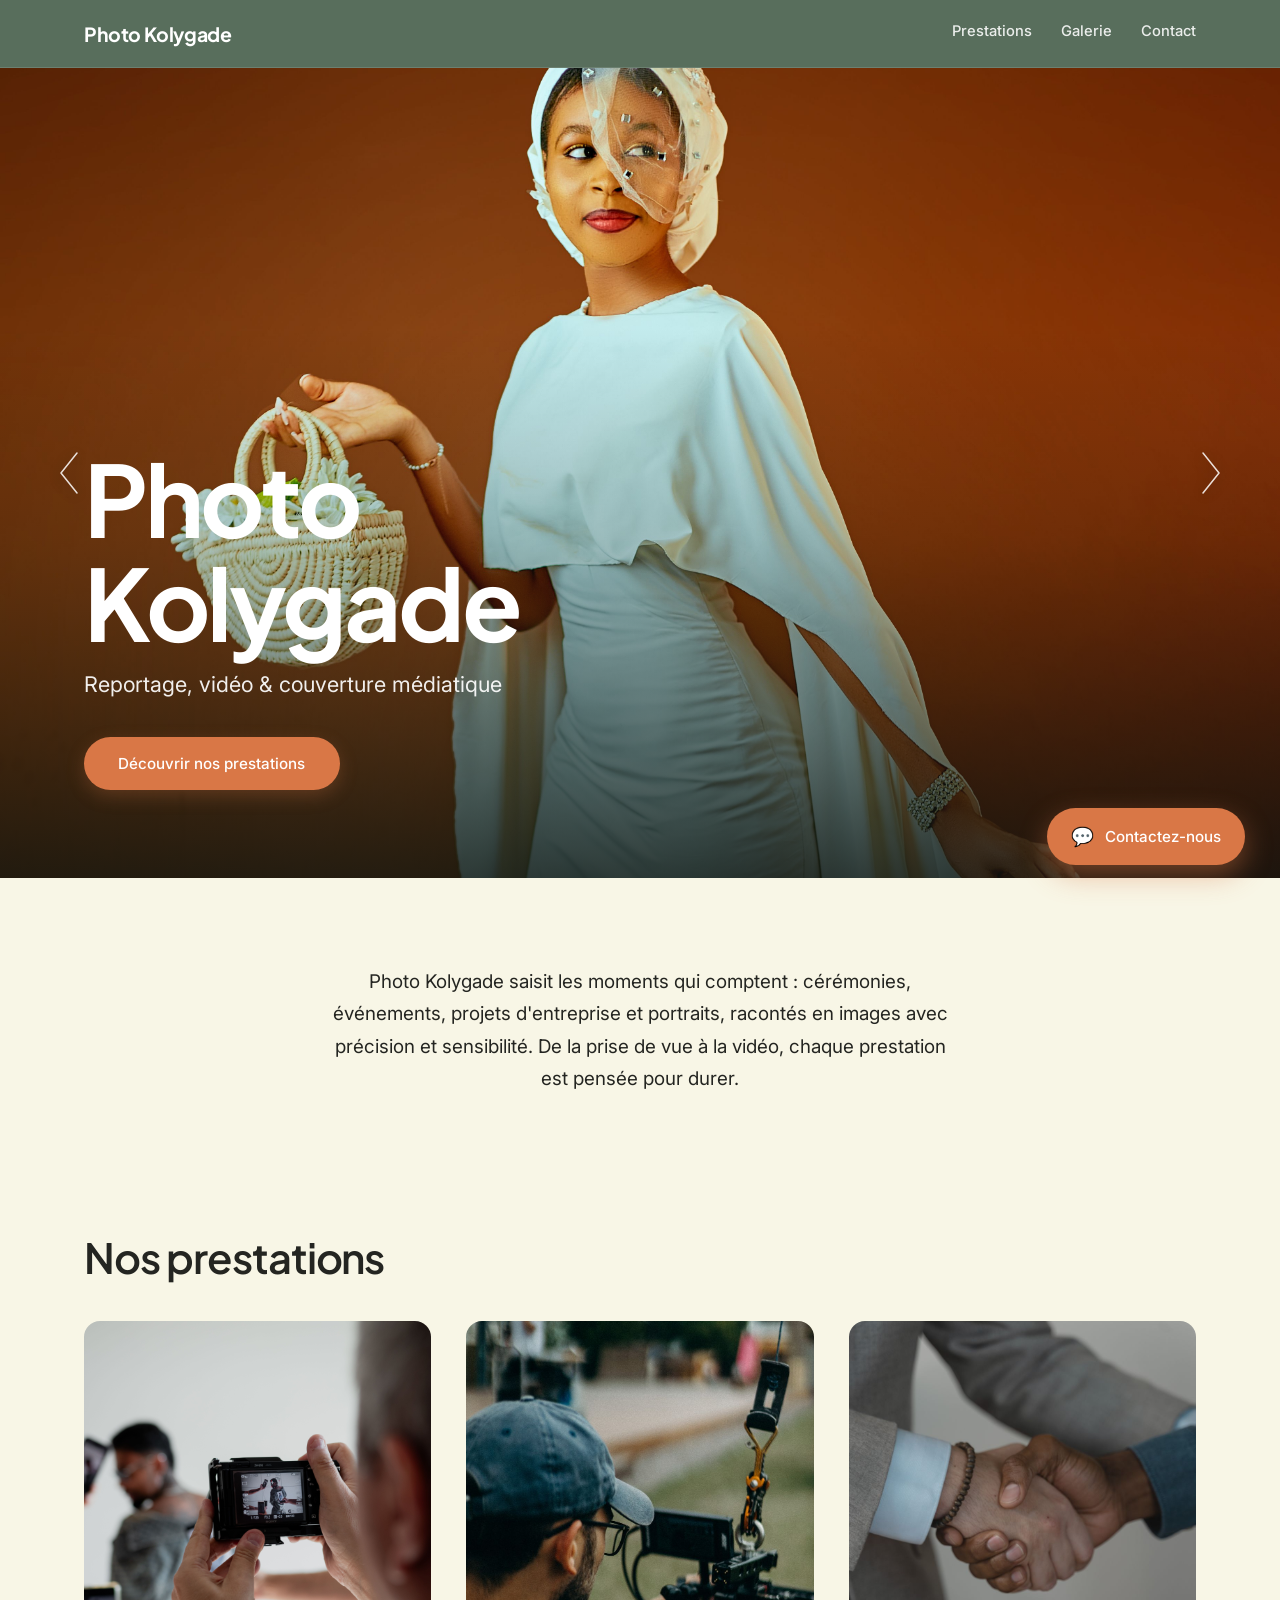
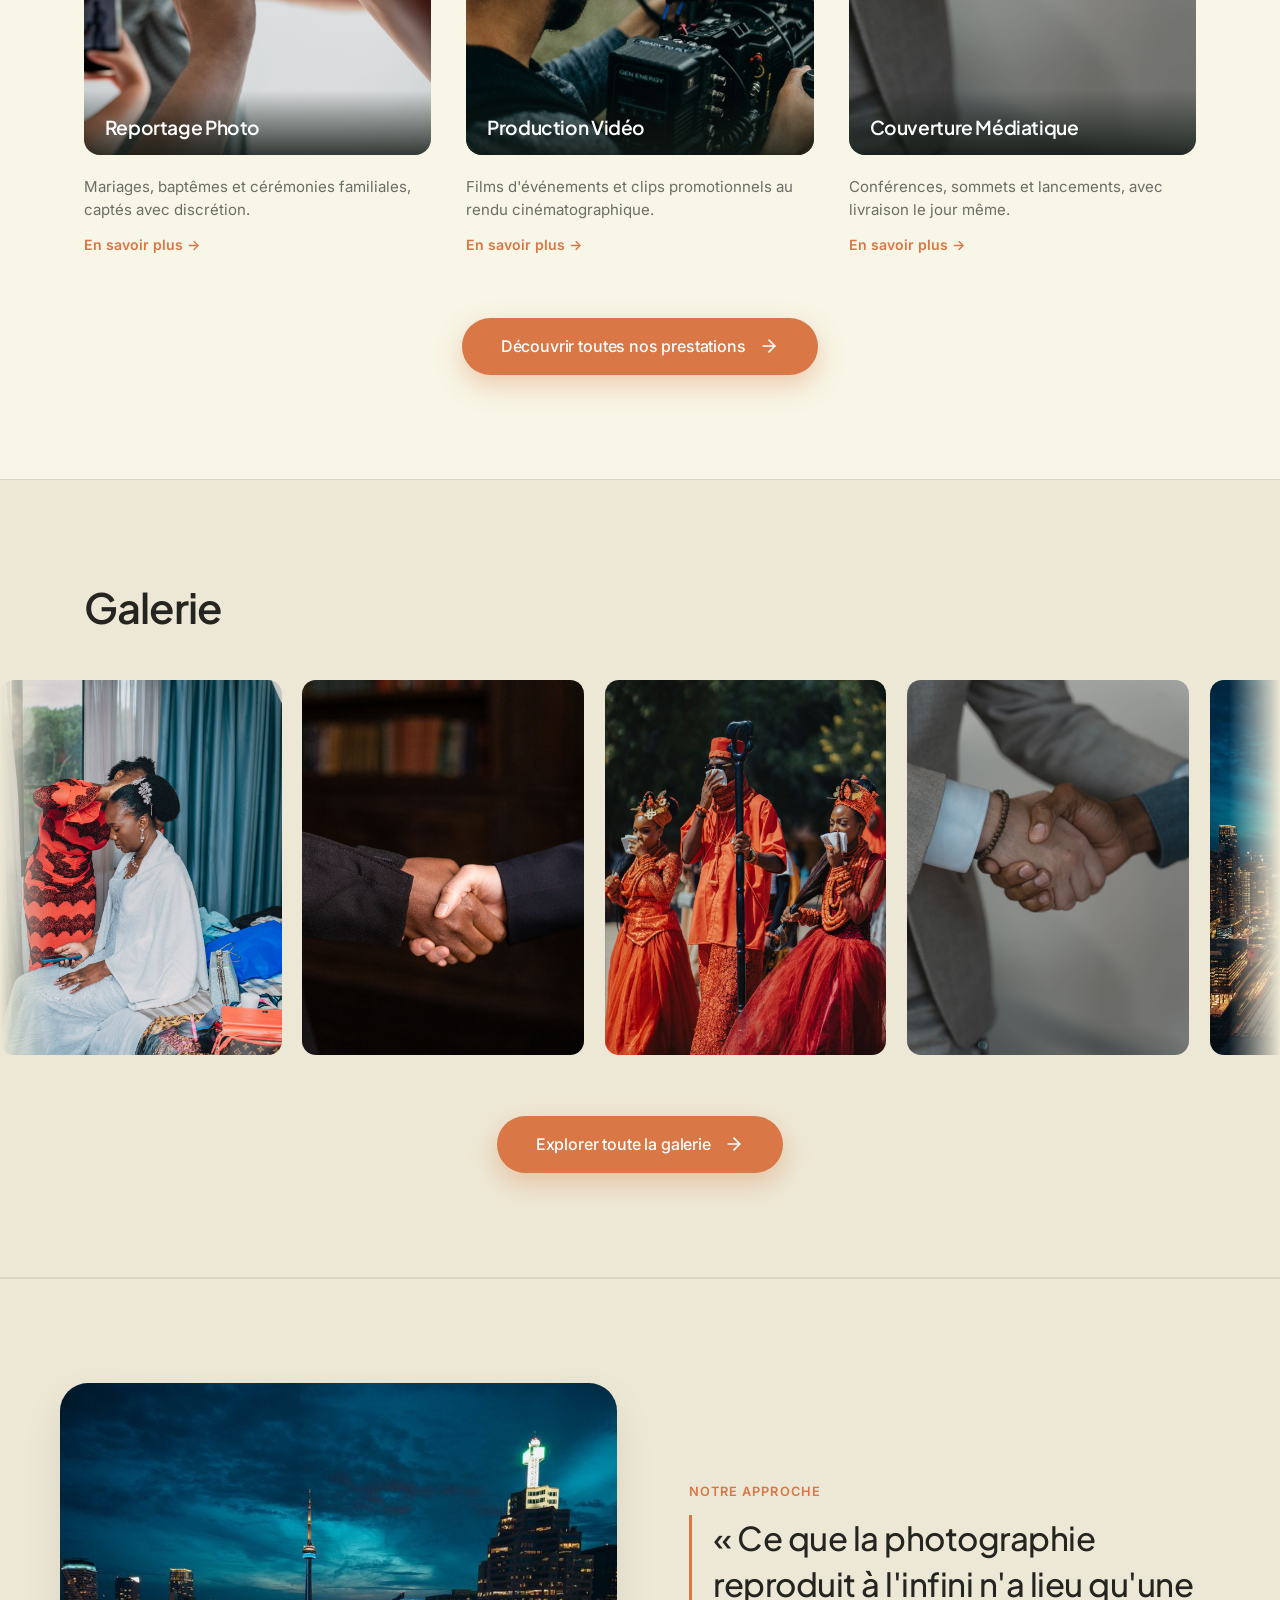
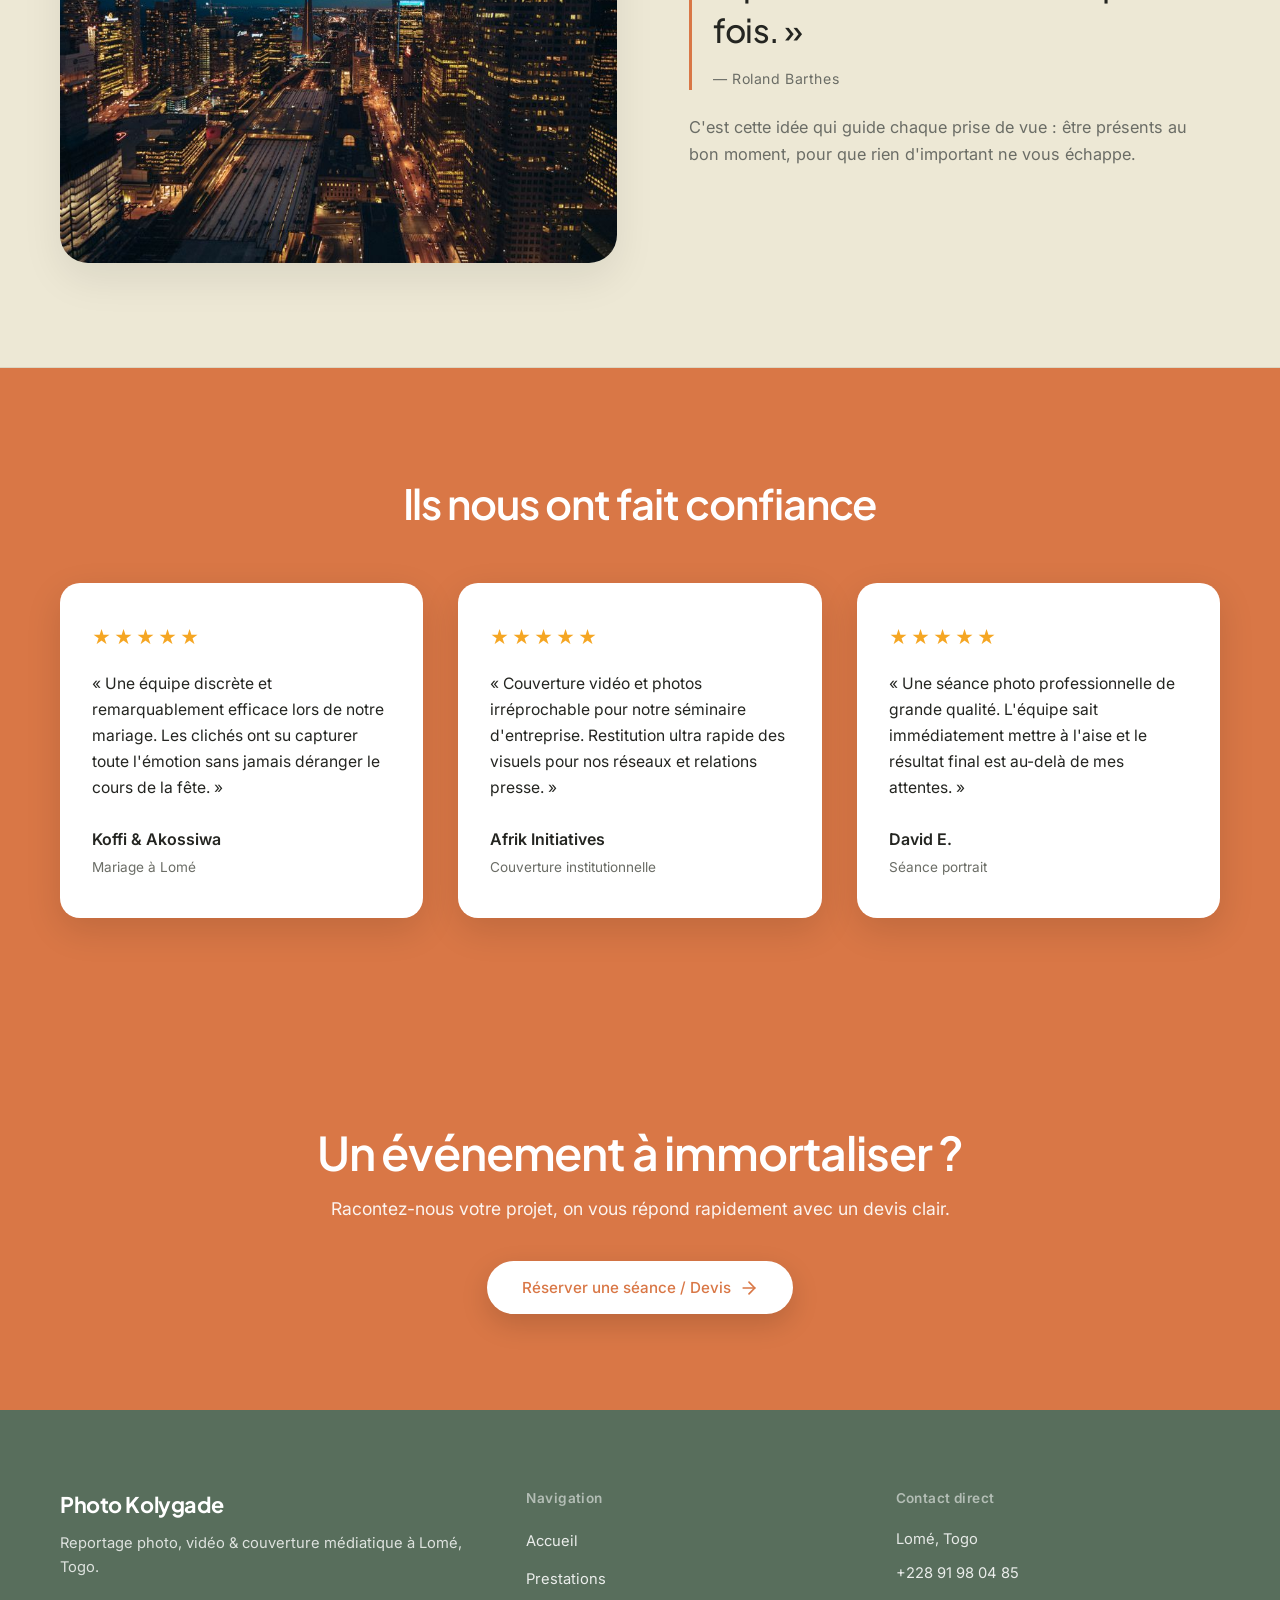
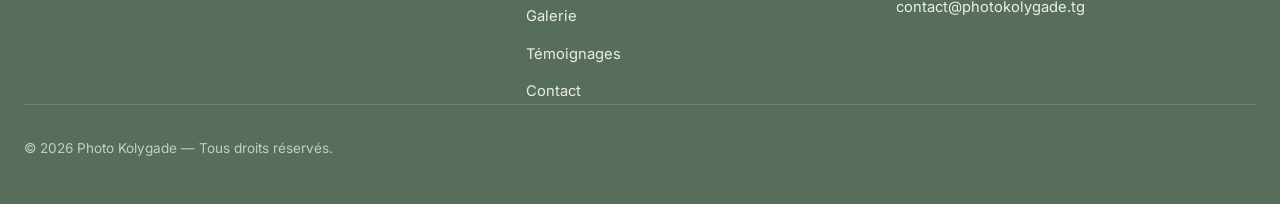
==== index.html @ 78af7f21 "commit first" ====
<!DOCTYPE html>
<html lang="fr">

<head>
  <meta charset="UTF-8">
  <meta name="viewport" content="width=device-width, initial-scale=1.0">
  <title>PHOTO KOLYGADE — Reportage, vidéo & couverture médiatique à Lomé</title>
  <meta name="description"
    content="PHOTO KOLYGADE — Prestations de reportage, vidéo et couverture médiatique à Lomé, Togo. Vente d'appareils photos.">
  <link rel="preconnect" href="https://fonts.googleapis.com">
  <link rel="preconnect" href="https://fonts.gstatic.com" crossorigin>
  <link
    href="https://fonts.googleapis.com/css2?family=Inter:wght@300;400;500;600&family=Plus+Jakarta+Sans:wght@400;500;600;700&display=swap"
    rel="stylesheet">
  <link rel="stylesheet" href="style.css">
</head>

<body>

  <!-- ============================================================
     COMMENT AJOUTER VOS PHOTOS
     Chaque photo est posée en fond d'un <div> via style="background-image: url('...');".
     Pour la remplacer, changez simplement le chemin dans l'attribut style de ce bloc.
     Pour le hero (plus bas), pensez aussi à ajuster --pos si un visage se retrouve
     trop près du bord sur certains écrans.
     ============================================================ -->

  <header class="site-header">
    <div class="header-inner">
      <a href="#accueil" class="logo">Photo Kolygade</a>
      <nav class="main-nav" id="main-nav">
        <a href="prestations.html">Prestations</a>
        <a href="galerie.html">Galerie</a>
        <a href="contact.html">Contact</a>
      </nav>
      <button class="nav-toggle" id="nav-toggle" aria-label="Ouvrir le menu" aria-expanded="false">
        <span></span><span></span><span></span>
      </button>
    </div>
  </header>

  <main>

    <!-- HERO — SLIDER 4 PHOTOS AVEC DÉFILEMENT AUTOMATIQUE & BOUTONS DE NAVIGATION -->
    <section class="hero" id="accueil">
      <!-- 
        ============================================================
        PHOTOS DU HERO SLIDER (4 PHOTOS) :
        Pour changer les photos, remplacez les URLs dans les attributs style ci-dessous
        ou mettez vos fichiers dans images/hero-slide-1.jpg, hero-slide-2.jpg, etc.
        ============================================================
      -->
      <!--
        Chaque slide affiche sa photo en plein cadre (cover), sans déformation.
        Si un visage ou un détail important se retrouve coupé sur certains écrans,
        ajustez --pos (position horizontale verticale, ex: "50% 15%" pour remonter le cadrage).
      -->
      <div class="hero-slider" id="hero-slider">
        <div class="hero-slide active" data-slide="1"
          style="--bg-url: url('images/hero-background-1.jpg'); --pos: 50% 25%;"></div>
        <div class="hero-slide" data-slide="2" style="--bg-url: url('images/hero-background-1.jpg'); --pos: 50% 30%;">
        </div>
        <div class="hero-slide" data-slide="3" style="--bg-url: url('images/hero-background-2.jpg'); --pos: 50% 20%;">
        </div>
        <div class="hero-slide" data-slide="4" style="--bg-url: url('images/hero-background-3.jpg'); --pos: 50% 30%;">
        </div>
      </div>

      <div class="hero-content">
        <h1 class="hero-title">Photo<br>Kolygade</h1>
        <p class="hero-sub">Reportage, vidéo &amp; couverture médiatique</p>
        <div class="hero-actions">
          <a href="#prestations" class="btn btn-primary">Découvrir nos prestations</a>
        </div>
      </div>

      <!-- Boutons de navigation latéraux (Style épuré chevrons comme sur le modèle) -->
      <button class="hero-nav-arrow hero-nav-prev" id="hero-prev" aria-label="Photo précédente">
        <svg viewBox="0 0 24 48" fill="none" xmlns="http://www.w3.org/2000/svg" aria-hidden="true">
          <polyline points="20 4, 4 24, 20 44" stroke="currentColor" stroke-width="1.5" stroke-linecap="round"
            stroke-linejoin="round" />
        </svg>
      </button>
      <button class="hero-nav-arrow hero-nav-next" id="hero-next" aria-label="Photo suivante">
        <svg viewBox="0 0 24 48" fill="none" xmlns="http://www.w3.org/2000/svg" aria-hidden="true">
          <polyline points="4 4, 20 24, 4 44" stroke="currentColor" stroke-width="1.5" stroke-linecap="round"
            stroke-linejoin="round" />
        </svg>
      </button>
    </section>

    <!-- INTRO -->
    <section class="intro">
      <p>
        Photo Kolygade saisit les moments qui comptent&nbsp;: cérémonies,
        événements, projets d'entreprise et portraits, racontés en images avec précision
        et sensibilité. De la prise de vue à la vidéo, chaque prestation est pensée pour
        durer.
      </p>
    </section>

    <!-- PRESTATIONS (PHOTO, VIDÉO & COUVERTURE MÉDIATIQUE) -->
    <section class="services" id="prestations">
      <h2 class="section-title">Nos prestations</h2>
      <div class="services-grid">

        <a href="prestations.html#photo" class="service-tile">
          <div class="service-photo-wrap">
            <div class="service-photo" style="background-image: url('images/service-reportage.jpg');"></div>
            <div class="service-tile-overlay">
              <h3>Reportage Photo</h3>
            </div>
          </div>
          <p class="service-tile-desc">Mariages, baptêmes et cérémonies familiales, captés avec discrétion.</p>
          <span class="service-tile-link">En savoir plus →</span>
        </a>

        <a href="prestations.html#video" class="service-tile">
          <div class="service-photo-wrap">
            <div class="service-photo" style="background-image: url('images/service-video.jpg');"></div>
            <div class="service-tile-overlay">
              <h3>Production Vidéo</h3>
            </div>
          </div>
          <p class="service-tile-desc">Films d'événements et clips promotionnels au rendu cinématographique.</p>
          <span class="service-tile-link">En savoir plus →</span>
        </a>

        <a href="prestations.html#couverture" class="service-tile">
          <div class="service-photo-wrap">
            <div class="service-photo" style="background-image: url('images/service-couverture.jpg');"></div>
            <div class="service-tile-overlay">
              <h3>Couverture Médiatique</h3>
            </div>
          </div>
          <p class="service-tile-desc">Conférences, sommets et lancements, avec livraison le jour même.</p>
          <span class="service-tile-link">En savoir plus →</span>
        </a>

      </div>

      <div class="section-cta-wrap">
        <a href="prestations.html" class="btn-section-cta">
          <span>Découvrir toutes nos prestations</span>
          <svg width="20" height="20" viewBox="0 0 24 24" fill="none" stroke="currentColor" stroke-width="2"
            stroke-linecap="round" stroke-linejoin="round" aria-hidden="true">
            <line x1="5" y1="12" x2="19" y2="12"></line>
            <polyline points="12 5 19 12 12 19"></polyline>
          </svg>
        </a>
      </div>
    </section>

    <!-- GALERIE — BANDEAU DE PHOTOS EN DÉFILEMENT AUTOMATIQUE -->
    <section class="gallery-strip-section" id="galerie">
      <h2 class="section-title">Galerie</h2>

      <div class="gallery-marquee-viewport">
        <div class="gallery-marquee-track">
          <div class="marquee-block">
            <div class="marquee-photo" style="background-image: url('images/galerie-1.jpg');"></div>
          </div>
          <div class="marquee-block">
            <div class="marquee-photo" style="background-image: url('images/galerie-2.jpg');"></div>
          </div>
          <div class="marquee-block">
            <div class="marquee-photo" style="background-image: url('images/galerie-3.jpg');"></div>
          </div>
          <div class="marquee-block">
            <div class="marquee-photo" style="background-image: url('images/service-couverture.jpg');"></div>
          </div>
          <div class="marquee-block">
            <div class="marquee-photo" style="background-image: url('images/galerie-5.jpg');"></div>
          </div>
          <div class="marquee-block">
            <div class="marquee-photo" style="background-image: url('images/galerie-6.jpg');"></div>
          </div>
          <!-- Le bloc ci-dessus est dupliqué à l'identique pour boucler sans coupure -->
          <div class="marquee-block" aria-hidden="true">
            <div class="marquee-photo" style="background-image: url('images/galerie-1.jpg');"></div>
          </div>
          <div class="marquee-block" aria-hidden="true">
            <div class="marquee-photo" style="background-image: url('images/galerie-2.jpg');"></div>
          </div>
          <div class="marquee-block" aria-hidden="true">
            <div class="marquee-photo" style="background-image: url('images/galerie-3.jpg');"></div>
          </div>
          <div class="marquee-block" aria-hidden="true">
            <div class="marquee-photo" style="background-image: url('images/service-couverture.jpg');"></div>
          </div>
          <div class="marquee-block" aria-hidden="true">
            <div class="marquee-photo" style="background-image: url('images/galerie-5.jpg');"></div>
          </div>
          <div class="marquee-block" aria-hidden="true">
            <div class="marquee-photo" style="background-image: url('images/galerie-6.jpg');"></div>
          </div>
        </div>
      </div>

      <div class="section-cta-wrap">
        <a href="galerie.html" class="btn-section-cta">
          <span>Explorer toute la galerie</span>
          <svg width="20" height="20" viewBox="0 0 24 24" fill="none" stroke="currentColor" stroke-width="2"
            stroke-linecap="round" stroke-linejoin="round" aria-hidden="true">
            <line x1="5" y1="12" x2="19" y2="12"></line>
            <polyline points="12 5 19 12 12 19"></polyline>
          </svg>
        </a>
      </div>
    </section>

    <!-- NOTRE PHILOSOPHIE — même composant photo+texte que la page prestations -->
    <section class="philosophy-section">
      <div class="detail-container">
        <article class="detail-item">
          <div class="detail-visual">
            <div class="detail-img" style="background-image: url('images/galerie-5.jpg');"></div>
          </div>
          <div class="detail-text">
            <span class="detail-badge">Notre approche</span>
            <blockquote class="philosophy-quote">
              <p>« Ce que la photographie reproduit à l'infini n'a lieu qu'une fois. »</p>
              <cite>— Roland Barthes</cite>
            </blockquote>
            <p class="philosophy-lead">C'est cette idée qui guide chaque prise de vue&nbsp;: être présents au bon
              moment, pour que rien d'important ne vous échappe.</p>
          </div>
        </article>
      </div>
    </section>

    <!-- TÉMOIGNAGES (SANS AUCUN BOUTON) -->
    <section class="testimonials" id="temoignages">
      <div class="testimonials-inner">
        <h2 class="section-title text-light">Ils nous ont fait confiance</h2>
        <div class="testimonials-grid">

          <article class="testimonial-card">
            <div class="stars" aria-label="5 étoiles">★★★★★</div>
            <p class="testimonial-text">« Une équipe discrète et remarquablement efficace lors de notre mariage. Les
              clichés ont su capturer toute l'émotion sans jamais déranger le cours de la fête. »</p>
            <div class="testimonial-author">
              <strong>Koffi &amp; Akossiwa</strong>
              <span>Mariage à Lomé</span>
            </div>
          </article>

          <article class="testimonial-card">
            <div class="stars" aria-label="5 étoiles">★★★★★</div>
            <p class="testimonial-text">« Couverture vidéo et photos irréprochable pour notre séminaire d'entreprise.
              Restitution ultra rapide des visuels pour nos réseaux et relations presse. »</p>
            <div class="testimonial-author">
              <strong>Afrik Initiatives</strong>
              <span>Couverture institutionnelle</span>
            </div>
          </article>

          <article class="testimonial-card">
            <div class="stars" aria-label="5 étoiles">★★★★★</div>
            <p class="testimonial-text">« Une séance photo professionnelle de grande qualité. L'équipe sait
              immédiatement mettre à l'aise et le résultat final est au-delà de mes attentes. »</p>
            <div class="testimonial-author">
              <strong>David E.</strong>
              <span>Séance portrait</span>
            </div>
          </article>

        </div>
      </div>
    </section>

    <!-- BANNIÈRE CTA — renvoie vers la page Contact dédiée -->
    <section class="page-cta-banner" id="contact">
      <div class="page-cta-inner">
        <h2>Un événement à immortaliser&nbsp;?</h2>
        <p>Racontez-nous votre projet, on vous répond rapidement avec un devis clair.</p>
        <a href="contact.html" class="btn btn-primary btn-pill-cta">
          <span>Réserver une séance / Devis</span>
          <svg width="20" height="20" viewBox="0 0 24 24" fill="none" stroke="currentColor" stroke-width="2"
            stroke-linecap="round" stroke-linejoin="round" aria-hidden="true">
            <line x1="5" y1="12" x2="19" y2="12"></line>
            <polyline points="12 5 19 12 12 19"></polyline>
          </svg>
        </a>
      </div>
    </section>

  </main>

  <footer class="site-footer">
    <div class="footer-inner">
      <div class="footer-brand">
        <span class="logo">Photo Kolygade</span>
        <p>Reportage photo, vidéo &amp; couverture médiatique à Lomé, Togo.</p>
      </div>
      <div class="footer-nav">
        <h4>Navigation</h4>
        <ul>
          <li><a href="#accueil">Accueil</a></li>
          <li><a href="prestations.html">Prestations</a></li>
          <li><a href="galerie.html">Galerie</a></li>
          <li><a href="#temoignages">Témoignages</a></li>
          <li><a href="contact.html">Contact</a></li>
        </ul>
      </div>
      <div class="footer-contact">
        <h4>Contact direct</h4>
        <p>Lomé, Togo</p>
        <p><a href="tel:+22891980485">+228 91 98 04 85</a></p>
        <p><a href="mailto:contact@photokolygade.tg">contact@photokolygade.tg</a></p>
      </div>
    </div>
    <div class="footer-bottom">
      <p>© <span id="year"></span> Photo Kolygade — Tous droits réservés.</p>
    </div>
  </footer>

  <!-- BOUTON FLOTTANT CONTACTEZ-NOUS -->
  <a href="contact.html" class="floating-contact-btn" aria-label="Contactez-nous">
    <span class="floating-icon">💬</span>
    <span>Contactez-nous</span>
  </a>

  <script src="script.js"></script>
</body>

</html>
---- style.css ----
/* ==========================================================================
   PHOTO KOLYGADE — feuille de style
   Inspirée de l'esthétique épurée et moderne de camillemasegosa.com :
   - Structure par grands blocs de couleurs (Vert Sauge, Crème Lin, Terracotta)
   - Slider Hero 4 photos avec défilement automatique & contrôles
   - Galerie en grands blocs épurés avec effet de zoom fluide au survol
   - Boutons et cartes arrondis (Soft UI)
   - Bouton flottant 'Contactez-nous'
   ========================================================================== */

:root {
  /* Palette de couleurs par blocs */
  --sage: #586E5C;
  /* Vert sauge bandeau & footer */
  --sage-dark: #445648;
  /* Vert sauge foncé pour survol */
  --terracotta: #D97746;
  /* Terracotta chaleureux (boutons & bloc avis) */
  --terracotta-hover: #C56535;
  /* Terracotta au survol */
  --paper: #F8F6E6;
  /* Fond principal crème lin doux */
  --paper-deep: #EDE8D5;
  /* Fond secondaire chaud (galerie & citation) */
  --paper-card: #FFFFFF;
  /* Cartes blanches épurées */
  --ink: #242521;
  /* Noir encre végétal */
  --muted: #6B6D66;
  /* Texte secondaire */
  --rule: #DBD6C3;
  /* Lignes fines et bordures discrètes */
  --shadow-soft: 0 10px 30px rgba(0, 0, 0, 0.05);

  /* Typographie */
  --font-display: 'Plus Jakarta Sans', -apple-system, BlinkMacSystemFont, sans-serif;
  --font-body: 'Inter', -apple-system, BlinkMacSystemFont, sans-serif;

  /* Géométrie & arrondis */
  --container: 1160px;
  --radius-pill: 50px;
  --radius-card: 20px;
  --radius-photo: 16px;
}

*,
*::before,
*::after {
  box-sizing: border-box;
}

html {
  scroll-behavior: smooth;
}

@media (prefers-reduced-motion: reduce) {
  html {
    scroll-behavior: auto;
  }

  *,
  *::before,
  *::after {
    animation-duration: 0.01ms !important;
    transition-duration: 0.01ms !important;
  }
}

body {
  margin: 0;
  background: var(--paper);
  color: var(--ink);
  font-family: var(--font-body);
  font-size: 16px;
  line-height: 1.65;
  -webkit-font-smoothing: antialiased;
}

h1,
h2,
h3 {
  font-family: var(--font-display);
  font-weight: 600;
  line-height: 1.15;
  letter-spacing: -0.02em;
  margin: 0;
}

p {
  margin: 0 0 1em;
  color: var(--muted);
}

a {
  color: inherit;
}

a:focus-visible,
button:focus-visible,
input:focus-visible,
select:focus-visible,
textarea:focus-visible {
  outline: 2px solid var(--terracotta);
  outline-offset: 3px;
}

.section-title {
  font-size: clamp(1.9rem, 3.5vw, 2.6rem);
  font-weight: 600;
  letter-spacing: -0.025em;
  margin-bottom: 2.5rem;
  color: var(--ink);
}

.section-title.text-light {
  color: #FFFFFF;
}

/* ---------- BOUTONS ARRONDIS (PILL BUTTONS) ---------- */
.btn {
  display: inline-flex;
  align-items: center;
  justify-content: center;
  gap: 0.5rem;
  padding: 0.85em 2.2em;
  border-radius: var(--radius-pill);
  font-size: 0.95rem;
  font-weight: 500;
  text-decoration: none;
  border: 1px solid transparent;
  cursor: pointer;
  transition: transform 0.15s ease, background-color 0.2s ease, color 0.2s ease, border-color 0.2s ease, box-shadow 0.2s ease;
}

.btn:hover {
  transform: translateY(-2px);
}

.btn:active {
  transform: translateY(0);
}

.btn-primary {
  background: var(--terracotta);
  color: #FFFFFF;
  box-shadow: 0 6px 18px rgba(217, 119, 70, 0.25);
}

.btn-primary:hover {
  background: var(--terracotta-hover);
  box-shadow: 0 8px 22px rgba(217, 119, 70, 0.35);
  color: #FFFFFF;
}

/* ---------- 1. EN-TÊTE (BLOC VERT SAUGE) ---------- */
.site-header {
  position: sticky;
  top: 0;
  z-index: 50;
  background: var(--sage);
  border-bottom: 1px solid rgba(255, 255, 255, 0.12);
}

.header-inner {
  max-width: var(--container);
  margin: 0 auto;
  padding: 1.1rem 1.5rem;
  display: flex;
  align-items: center;
  gap: 1.5rem;
}

.logo {
  font-family: var(--font-display);
  font-weight: 700;
  letter-spacing: -0.02em;
  font-size: 1.22rem;
  text-decoration: none;
  color: #FFFFFF;
  margin-right: auto;
}

.main-nav {
  display: flex;
  gap: 1.8rem;
}

.main-nav a {
  text-decoration: none;
  font-size: 0.92rem;
  font-weight: 500;
  color: rgba(255, 255, 255, 0.88);
  padding-bottom: 3px;
  border-bottom: 2px solid transparent;
  transition: color 0.2s ease, border-color 0.2s ease;
}

.main-nav a:hover {
  color: #FFFFFF;
  border-color: var(--terracotta);
}

.nav-toggle {
  display: none;
  flex-direction: column;
  gap: 5px;
  background: none;
  border: none;
  cursor: pointer;
  padding: 6px;
}

.nav-toggle span {
  width: 22px;
  height: 2px;
  background: #FFFFFF;
  display: block;
}

/* ---------- 2. HERO — SLIDER AVEC FOND D'AMBIANCE & PHOTO ENTIÈRE (CONTAIN) ---------- */
.hero {
  position: relative;
  min-height: 90vh;
  display: flex;
  align-items: flex-end;
  color: #FFFFFF;
  overflow: hidden;
  background-color: #1a221c;
}

.hero-slider {
  position: absolute;
  inset: 0;
  width: 100%;
  height: 100%;
  z-index: 1;
}

/* Chaque slide affiche SA photo en plein cadre (cover), point focal réglable
   individuellement via --pos si un visage ou un détail doit rester centré :
   style="--bg-url: url('...'); --pos: 50% 20%;" */
.hero-slide {
  position: absolute;
  inset: 0;
  width: 100%;
  height: 100%;
  background-image: var(--bg-url);
  background-size: cover;
  background-position: var(--pos, center 30%);
  opacity: 0;
  transform: scale(1.04);
  transition: opacity 1.1s cubic-bezier(0.4, 0, 0.2, 1), transform 6.5s linear;
  pointer-events: none;
}

.hero-slide.active {
  opacity: 1;
  transform: scale(1);
  pointer-events: auto;
}

/* Dégradé bas + gauche, juste assez pour lire le texte : la photo garde le premier rôle */
.hero::after {
  content: '';
  position: absolute;
  inset: 0;
  background: linear-gradient(to top, rgba(14, 20, 16, 0.82) 0%, rgba(14, 20, 16, 0.22) 42%, rgba(14, 20, 16, 0) 68%);
  pointer-events: none;
  z-index: 3;
}

.hero-content {
  position: relative;
  z-index: 5;
  max-width: var(--container);
  margin: 0 auto;
  padding: 0 1.5rem 5.5rem;
  width: 100%;
  pointer-events: none;
}

.hero-content a {
  pointer-events: auto;
}

.hero-title {
  font-size: clamp(3.2rem, 8.5vw, 6.2rem);
  font-weight: 700;
  letter-spacing: -0.035em;
  line-height: 1.05;
  margin-bottom: 0.8rem;
}

.hero-sub {
  font-size: clamp(1.05rem, 1.8vw, 1.35rem);
  color: rgba(255, 255, 255, 0.92);
  font-weight: 400;
  margin-bottom: 2.2rem;
  max-width: 36ch;
}

.hero-actions {
  display: flex;
  gap: 1rem;
}

/* Boutons de navigation latéraux (Style épuré haute couture — chevrons latéraux comme sur le modèle) */
.hero-nav-arrow {
  position: absolute;
  top: 50%;
  transform: translateY(-50%);
  z-index: 20;
  background: transparent;
  border: none;
  padding: 1.5rem 1rem;
  color: #FFFFFF;
  cursor: pointer;
  display: flex;
  align-items: center;
  justify-content: center;
  opacity: 0.85;
  transition: opacity 0.25s ease, transform 0.25s ease;
  user-select: none;
  -webkit-tap-highlight-color: transparent;
}

.hero-nav-arrow svg {
  width: 24px;
  height: 52px;
  display: block;
  filter: drop-shadow(0 2px 8px rgba(0, 0, 0, 0.45));
}

.hero-nav-prev {
  left: clamp(1rem, 3.2vw, 3.5rem);
}

.hero-nav-next {
  right: clamp(1rem, 3.2vw, 3.5rem);
}

.hero-nav-arrow:hover {
  opacity: 1;
}

.hero-nav-prev:hover {
  transform: translateY(-50%) translateX(-4px);
}

.hero-nav-next:hover {
  transform: translateY(-50%) translateX(4px);
}

.hero-nav-arrow:active {
  transform: translateY(-50%) scale(0.92);
}

/* ---------- 3. INTRO ---------- */
.intro {
  max-width: 680px;
  margin: 0 auto;
  padding: 5.5rem 1.5rem;
  text-align: center;
}

.intro p {
  font-size: 1.18rem;
  line-height: 1.7;
  color: var(--ink);
}

/* ---------- 4. PRESTATIONS (CARTES BLANCHES ARRONDIES & ZOOM PHOTO) ---------- */
.services {
  max-width: var(--container);
  margin: 0 auto;
  padding: 2rem 1.5rem 6.5rem;
}

.services-grid {
  display: grid;
  grid-template-columns: repeat(3, 1fr);
  gap: 2.2rem;
}

.service-tile {
  display: block;
  text-decoration: none;
  color: inherit;
}

.service-photo-wrap {
  position: relative;
  aspect-ratio: 4 / 5;
  border-radius: var(--radius-photo);
  overflow: hidden;
  margin-bottom: 1.2rem;
  background-color: var(--paper-deep);
}

.service-photo {
  width: 100%;
  height: 100%;
  background-size: cover;
  background-position: center;
  transition: transform 0.65s cubic-bezier(0.2, 0.8, 0.2, 1);
}

.service-tile:hover .service-photo {
  transform: scale(1.06);
}

.service-tile-overlay {
  position: absolute;
  inset: auto 0 0 0;
  padding: 1.6rem 1.3rem 1.1rem;
  background: linear-gradient(to top, rgba(16, 24, 18, 0.82) 0%, rgba(16, 24, 18, 0) 100%);
}

.service-tile-overlay h3 {
  font-size: 1.2rem;
  color: #FFFFFF;
  margin: 0;
}

.service-tile-desc {
  font-size: 0.94rem;
  line-height: 1.55;
  color: var(--muted);
  margin: 0 0 0.6rem;
}

.service-tile-link {
  font-size: 0.88rem;
  font-weight: 600;
  color: var(--terracotta);
}

/* ---------- 5. GALERIE (BANDEAU DE BLOCS DROITS, DÉFILEMENT AUTOMATIQUE) ---------- */
.gallery-strip-section {
  background: var(--paper-deep);
  padding: 6.5rem 0;
  border-top: 1px solid var(--rule);
  border-bottom: 1px solid var(--rule);
  overflow: hidden;
}

.gallery-strip-section .section-title {
  max-width: var(--container);
  margin: 0 auto;
  padding: 0 1.5rem;
}

.gallery-marquee-viewport {
  overflow: hidden;
  margin: 3rem 0 3.6rem;
  -webkit-mask-image: linear-gradient(to right, transparent 0, #000 4%, #000 96%, transparent 100%);
  mask-image: linear-gradient(to right, transparent 0, #000 4%, #000 96%, transparent 100%);
}

.gallery-marquee-track {
  display: flex;
  gap: 1.3rem;
  width: max-content;
  animation: marquee-scroll 42s linear infinite;
}

.gallery-marquee-viewport:hover .gallery-marquee-track {
  animation-play-state: paused;
}

.marquee-block {
  flex: 0 0 auto;
  width: clamp(220px, 22vw, 320px);
  aspect-ratio: 3 / 4;
  border-radius: 14px;
  overflow: hidden;
  background: var(--paper);
}

.marquee-photo {
  width: 100%;
  height: 100%;
  background-size: cover;
  background-position: center;
}

@keyframes marquee-scroll {
  from {
    transform: translateX(0);
  }

  to {
    transform: translateX(-50%);
  }
}

@media (prefers-reduced-motion: reduce) {
  .gallery-marquee-track {
    animation: none;
  }
}

/* ---------- BOUTONS CTA DES SECTIONS (PRESTATIONS & GALERIE) ---------- */
.section-cta-wrap {
  display: flex;
  justify-content: center;
  align-items: center;
  margin-top: 3.8rem;
}

.btn-section-cta {
  display: inline-flex;
  align-items: center;
  gap: 0.85rem;
  background: var(--terracotta);
  color: #FFFFFF;
  font-size: 1rem;
  font-weight: 500;
  padding: 0.95em 2.4em;
  border-radius: var(--radius-pill);
  text-decoration: none;
  box-shadow: 0 10px 26px rgba(217, 119, 70, 0.35);
  transition: transform 0.25s ease, background-color 0.25s ease, box-shadow 0.25s ease;
  letter-spacing: -0.01em;
}

.btn-section-cta svg {
  transition: transform 0.25s ease;
}

.btn-section-cta:hover {
  background: var(--terracotta-hover);
  color: #FFFFFF;
  transform: translateY(-3px);
  box-shadow: 0 14px 34px rgba(217, 119, 70, 0.48);
}

.btn-section-cta:hover svg {
  transform: translateX(4px);
}

.btn-section-cta:active {
  transform: translateY(-1px) scale(0.98);
}

/* ---------- 6. NOTRE PHILOSOPHIE (réutilise le composant .detail-item des prestations,
   pour garder un seul langage visuel "photo + texte alterné" sur tout le site) ---------- */
.philosophy-section {
  background: var(--paper-deep);
  padding: 6.5rem 1.5rem;
  border-top: 1px solid var(--rule);
  border-bottom: 1px solid var(--rule);
}

.philosophy-quote {
  margin: 0 0 1.5rem;
  padding-left: 1.3rem;
  border-left: 3px solid var(--terracotta);
}

.philosophy-quote p {
  font-family: var(--font-display);
  font-size: clamp(1.5rem, 2.6vw, 2.05rem);
  line-height: 1.4;
  color: var(--ink);
  font-weight: 500;
  letter-spacing: -0.015em;
  margin-bottom: 0.9rem;
}

.philosophy-quote cite {
  display: block;
  font-size: 0.88rem;
  color: var(--muted);
  font-style: normal;
  letter-spacing: 0.04em;
}

.philosophy-lead {
  font-size: 1.02rem;
  line-height: 1.65;
  color: var(--muted);
  margin: 0;
}

/* ---------- 7. TÉMOIGNAGES (BLOC TERRACOTTA, SANS BOUTON) ---------- */
.testimonials {
  background: var(--terracotta);
  padding: 7rem 1.5rem;
  color: #FFFFFF;
}

.testimonials-inner {
  max-width: var(--container);
  margin: 0 auto;
}

.testimonials .section-title {
  color: #FFFFFF;
  text-align: center;
  margin-bottom: 3.5rem;
}

.testimonials-grid {
  display: grid;
  grid-template-columns: repeat(3, 1fr);
  gap: 2.2rem;
}

.testimonial-card {
  background: #FFFFFF;
  color: var(--ink);
  padding: 2.4rem 2rem;
  border-radius: var(--radius-card);
  box-shadow: 0 12px 36px rgba(0, 0, 0, 0.12);
  display: flex;
  flex-direction: column;
  justify-content: space-between;
}

.testimonial-card .stars {
  color: #F5A623;
  font-size: 1.15rem;
  letter-spacing: 3px;
  margin-bottom: 1.2rem;
}

.testimonial-text {
  font-size: 0.98rem;
  line-height: 1.65;
  color: var(--ink);
  margin-bottom: 1.6rem;
}

.testimonial-author strong {
  display: block;
  font-size: 1rem;
  font-weight: 600;
  color: var(--ink);
}

.testimonial-author span {
  font-size: 0.85rem;
  color: var(--muted);
}

/* ---------- 8. CONTACT & FORMULAIRE ---------- */
.contact {
  background: var(--paper);
  padding: 7rem 1.5rem;
}

.contact-inner {
  max-width: var(--container);
  margin: 0 auto;
}

.contact-header {
  text-align: center;
  max-width: 640px;
  margin: 0 auto 3.8rem;
}

.contact-lead {
  font-size: 1.05rem;
  color: var(--muted);
  margin-bottom: 0;
}

.contact-grid {
  display: grid;
  grid-template-columns: 1fr 1.35fr;
  gap: 3rem;
  align-items: start;
}

.info-card {
  background: var(--paper-card);
  padding: 2.5rem;
  border-radius: var(--radius-card);
  box-shadow: var(--shadow-soft);
  border: 1px solid var(--rule);
}

.info-card h3 {
  font-size: 1.35rem;
  margin-bottom: 0.8rem;
}

.info-card p {
  font-size: 0.96rem;
  line-height: 1.6;
  margin-bottom: 2rem;
}

.contact-methods {
  display: flex;
  flex-direction: column;
  gap: 1rem;
}

.contact-item {
  display: flex;
  align-items: center;
  gap: 1.1rem;
  padding: 1.1rem 1.3rem;
  background: var(--paper);
  border-radius: 14px;
  text-decoration: none;
  color: var(--ink);
  transition: background 0.2s ease, transform 0.15s ease;
}

.contact-item:hover {
  background: var(--paper-deep);
  transform: translateX(4px);
}

.contact-icon {
  font-size: 1.4rem;
}

.contact-item strong {
  display: block;
  font-size: 0.92rem;
  font-weight: 600;
}

.contact-item span {
  font-size: 0.86rem;
  color: var(--muted);
}

.contact-form-wrapper {
  background: var(--paper-card);
  padding: 2.8rem;
  border-radius: var(--radius-card);
  box-shadow: var(--shadow-soft);
  border: 1px solid var(--rule);
}

.contact-form .form-row {
  display: grid;
  grid-template-columns: 1fr 1fr;
  gap: 1.2rem;
}

.form-group {
  margin-bottom: 1.4rem;
}

.form-group label {
  display: block;
  font-size: 0.88rem;
  font-weight: 600;
  margin-bottom: 0.5rem;
  color: var(--ink);
}

.form-group input,
.form-group select,
.form-group textarea {
  width: 100%;
  padding: 0.9rem 1.15rem;
  border-radius: 12px;
  border: 1px solid var(--rule);
  background: var(--paper);
  font-family: var(--font-body);
  font-size: 0.95rem;
  color: var(--ink);
  outline: none;
  transition: border-color 0.2s ease, background-color 0.2s ease, box-shadow 0.2s ease;
}

.form-group input:focus,
.form-group select:focus,
.form-group textarea:focus {
  background: #FFFFFF;
  border-color: var(--terracotta);
  box-shadow: 0 0 0 3px rgba(217, 119, 70, 0.15);
}

/* Regroupe les champs du formulaire de RDV en sous-sections lisibles */
.form-fieldset-title {
  font-size: 0.95rem;
  font-weight: 600;
  color: var(--ink);
  margin: 0 0 1.1rem;
  padding-top: 1.7rem;
  border-top: 1px solid var(--rule);
}

.form-fieldset-title:first-child {
  padding-top: 0;
  border-top: none;
}

/* Sélecteur "Photo / Vidéo / Photo & Vidéo" — mêmes chips que les filtres de la galerie */
.format-toggle {
  display: flex;
  flex-wrap: wrap;
  gap: 0.6rem;
  margin-bottom: 1.4rem;
}

.format-toggle input {
  position: absolute;
  opacity: 0;
  pointer-events: none;
}

.format-toggle label {
  cursor: pointer;
  font-size: 0.9rem;
  font-weight: 500;
  color: var(--muted);
  background: var(--paper);
  border: 1.5px solid var(--rule);
  padding: 0.6em 1.3em;
  border-radius: var(--radius-pill);
  transition: all 0.2s ease;
}

.format-toggle input:checked+label {
  background: var(--terracotta);
  border-color: var(--terracotta);
  color: #FFFFFF;
}

.format-toggle input:focus-visible+label {
  outline: 2px solid var(--terracotta);
  outline-offset: 2px;
}

.btn-submit {
  width: 100%;
  padding: 1.05rem;
  font-size: 1rem;
  margin-top: 0.5rem;
}

.form-feedback {
  margin-top: 1rem;
  font-size: 0.92rem;
  font-weight: 500;
  text-align: center;
}

.form-feedback.success {
  color: #2D7A47;
}

/* ---------- 9. PIED DE PAGE (BLOC VERT SAUGE, 3 COLONNES) ---------- */
.site-footer {
  background: var(--sage);
  color: #FFFFFF;
  padding: 4.8rem 1.5rem 2.8rem;
}

.footer-inner {
  max-width: var(--container);
  margin: 0 auto;
  display: grid;
  grid-template-columns: 1.3fr 1fr 1fr;
  gap: 2.8rem;
  text-align: left;
}

.footer-brand .logo {
  font-family: var(--font-display);
  font-size: 1.35rem;
  font-weight: 700;
  display: block;
  margin: 0 0 0.6rem;
}

.footer-brand p {
  color: rgba(255, 255, 255, 0.8);
  margin: 0;
  font-size: 0.92rem;
  line-height: 1.6;
}

.footer-nav h4,
.footer-contact h4 {
  font-size: 0.85rem;
  font-weight: 600;
  letter-spacing: 0.03em;
  color: rgba(255, 255, 255, 0.55);
  margin: 0 0 1.1rem;
}

.footer-nav ul {
  list-style: none;
  padding: 0;
  margin: 0;
  display: flex;
  flex-direction: column;
  gap: 0.7rem;
}

.footer-nav a,
.footer-contact a {
  color: rgba(255, 255, 255, 0.88);
  text-decoration: none;
  font-size: 0.92rem;
  transition: color 0.2s ease;
}

.footer-nav a:hover,
.footer-contact a:hover {
  color: var(--terracotta);
}

.footer-contact p {
  margin: 0 0 0.6rem;
  font-size: 0.92rem;
  color: rgba(255, 255, 255, 0.85);
}

@media (max-width: 720px) {
  .footer-inner {
    grid-template-columns: 1fr;
    text-align: center;
    gap: 2.2rem;
  }

  .footer-nav ul {
    align-items: center;
  }
}

.footer-bottom {
  border-top: 1px solid rgba(255, 255, 255, 0.15);
  padding-top: 2rem;
  width: 100%;
}

.footer-bottom p {
  color: rgba(255, 255, 255, 0.65);
  font-size: 0.85rem;
  margin: 0;
}

/* ---------- 10. BOUTON FLOTTANT 'CONTACTEZ-NOUS' ---------- */
.floating-contact-btn {
  position: fixed;
  bottom: 2.2rem;
  right: 2.2rem;
  z-index: 99;
  display: flex;
  align-items: center;
  gap: 0.65rem;
  background: var(--terracotta);
  color: #FFFFFF;
  padding: 0.88em 1.6em;
  border-radius: var(--radius-pill);
  text-decoration: none;
  font-weight: 500;
  font-size: 0.95rem;
  box-shadow: 0 10px 28px rgba(217, 119, 70, 0.45);
  transition: transform 0.2s ease, background-color 0.2s ease, box-shadow 0.2s ease;
}

.floating-contact-btn:hover {
  transform: translateY(-3px) scale(1.03);
  background: var(--terracotta-hover);
  box-shadow: 0 14px 34px rgba(217, 119, 70, 0.55);
  color: #FFFFFF;
}

.floating-icon {
  font-size: 1.15rem;
}

/* ---------- RESPONSIVE ---------- */
@media (max-width: 960px) {
  .services-grid {
    grid-template-columns: 1fr;
  }

  .testimonials-grid {
    grid-template-columns: 1fr;
  }

  .contact-grid {
    grid-template-columns: 1fr;
  }
}

@media (max-width: 880px) {
  .main-nav {
    position: absolute;
    top: 100%;
    left: 0;
    right: 0;
    background: var(--sage);
    border-bottom: 1px solid rgba(255, 255, 255, 0.15);
    flex-direction: column;
    padding: 1.2rem 1.5rem 1.8rem;
    gap: 1.2rem;
    display: none;
  }

  .main-nav.open {
    display: flex;
  }

  .nav-toggle {
    display: flex;
  }
}

@media (max-width: 600px) {
  .contact-form .form-row {
    grid-template-columns: 1fr;
  }

  .contact-form-wrapper {
    padding: 1.8rem 1.4rem;
  }

  .info-card {
    padding: 1.8rem 1.4rem;
  }

  .marquee-block {
    width: 200px;
  }

  .hero-title {
    font-size: 3rem;
  }

  .hero-nav-arrow {
    padding: 0.8rem 0.4rem;
  }

  .hero-nav-arrow svg {
    width: 18px;
    height: 38px;
  }

  .hero-nav-prev {
    left: 0.5rem;
  }

  .hero-nav-next {
    right: 0.5rem;
  }

  .floating-contact-btn {
    bottom: 1.2rem;
    right: 1.2rem;
    padding: 0.75em 1.3em;
    font-size: 0.88rem;
  }
}

/* ============================================================
   STYLES DES PAGES DÉDIÉES (PRESTATIONS & GALERIE)
   ============================================================ */

/* Page Hero Banner */
.page-hero {
  background: var(--sage);
  color: #FFFFFF;
  padding: 5.5rem 1.5rem 4.8rem;
  text-align: center;
  position: relative;
}

.page-hero-inner {
  max-width: 820px;
  margin: 0 auto;
}

.page-hero-tag {
  display: inline-block;
  background: rgba(255, 255, 255, 0.16);
  font-size: 0.82rem;
  font-weight: 600;
  text-transform: uppercase;
  letter-spacing: 0.1em;
  padding: 0.45em 1.2em;
  border-radius: var(--radius-pill);
  margin-bottom: 1.2rem;
  border: 1px solid rgba(255, 255, 255, 0.22);
}

.page-hero-title {
  font-size: clamp(2.8rem, 5.5vw, 4.4rem);
  font-weight: 700;
  letter-spacing: -0.035em;
  line-height: 1.1;
  margin-bottom: 1.2rem;
}

.page-hero-sub {
  font-size: clamp(1.05rem, 1.6vw, 1.25rem);
  line-height: 1.6;
  color: rgba(255, 255, 255, 0.9);
  max-width: 58ch;
  margin: 0 auto;
}

/* Prestations Détail */
.prestations-detail {
  padding: 6rem 1.5rem;
  background: var(--paper);
}

.detail-container {
  max-width: var(--container);
  margin: 0 auto;
  display: flex;
  flex-direction: column;
  gap: 6rem;
}

.detail-item {
  display: grid;
  grid-template-columns: 1.05fr 1fr;
  gap: 4.5rem;
  align-items: center;
}

.detail-item.reverse {
  grid-template-columns: 1fr 1.05fr;
}

.detail-item.reverse .detail-visual {
  order: 2;
}

.detail-visual {
  position: relative;
  height: 480px;
  border-radius: 28px;
  overflow: hidden;
  box-shadow: 0 16px 40px rgba(0, 0, 0, 0.08);
  background: var(--paper-deep);
}

.detail-img {
  width: 100%;
  height: 100%;
  background-size: cover;
  background-position: center;
  transition: transform 0.65s cubic-bezier(0.2, 0.8, 0.2, 1);
}

.detail-item:hover .detail-img {
  transform: scale(1.05);
}

.detail-badge {
  display: inline-block;
  font-size: 0.8rem;
  font-weight: 600;
  text-transform: uppercase;
  letter-spacing: 0.08em;
  color: var(--terracotta);
  margin-bottom: 0.8rem;
}

.detail-text h2 {
  font-size: clamp(1.8rem, 3.2vw, 2.4rem);
  line-height: 1.2;
  margin-bottom: 1.1rem;
  letter-spacing: -0.02em;
}

.detail-lead {
  font-size: 1.05rem;
  line-height: 1.65;
  color: var(--muted);
  margin-bottom: 1.8rem;
}

.detail-tags {
  display: flex;
  flex-wrap: wrap;
  gap: 0.6rem;
  margin: 0 0 2.2rem;
}

.detail-tags span {
  font-size: 0.85rem;
  font-weight: 500;
  color: var(--ink);
  background: var(--paper-card);
  border: 1px solid var(--rule);
  padding: 0.5em 1.1em;
  border-radius: var(--radius-pill);
}

/* Section Processus */
.process-section {
  background: var(--paper-deep);
  padding: 6.5rem 1.5rem;
  border-top: 1px solid var(--rule);
  border-bottom: 1px solid var(--rule);
}

.process-inner {
  max-width: var(--container);
  margin: 0 auto;
}

.process-grid {
  display: grid;
  grid-template-columns: repeat(4, 1fr);
  gap: 2.2rem;
  margin-top: 3.5rem;
}

.process-step {
  background: var(--paper);
  padding: 2.2rem 1.8rem;
  border-radius: 20px;
  box-shadow: 0 8px 24px rgba(0, 0, 0, 0.04);
  border: 1px solid var(--rule);
  transition: transform 0.2s ease;
}

.process-step:hover {
  transform: translateY(-4px);
}

.step-num {
  font-family: var(--font-display);
  font-size: 2.2rem;
  font-weight: 800;
  color: var(--terracotta);
  margin-bottom: 0.9rem;
  line-height: 1;
}

.process-step h3 {
  font-size: 1.25rem;
  margin-bottom: 0.6rem;
}

.process-step p {
  font-size: 0.92rem;
  line-height: 1.6;
  color: var(--muted);
  margin: 0;
}

/* Page CTA Banner */
.page-cta-banner {
  background: var(--terracotta);
  color: #FFFFFF;
  padding: 6rem 1.5rem;
  text-align: center;
}

.page-cta-inner {
  max-width: 720px;
  margin: 0 auto;
}

.page-cta-banner h2 {
  font-size: clamp(2rem, 3.8vw, 2.9rem);
  letter-spacing: -0.025em;
  margin-bottom: 1rem;
  color: #FFFFFF;
}

.page-cta-banner p {
  font-size: 1.1rem;
  line-height: 1.6;
  color: rgba(255, 255, 255, 0.92);
  margin-bottom: 2.4rem;
}

.page-cta-banner .btn-pill-cta {
  background: #FFFFFF;
  color: var(--terracotta);
  box-shadow: 0 10px 28px rgba(0, 0, 0, 0.15);
}

.page-cta-banner .btn-pill-cta:hover {
  background: var(--ink);
  color: #FFFFFF;
}

/* Galerie Page Complète */
.gallery-page-section {
  padding: 5rem 1.5rem 7rem;
  background: var(--paper-deep);
}

.gallery-container {
  max-width: var(--container);
  margin: 0 auto;
}

.gallery-filters {
  display: flex;
  justify-content: center;
  gap: 0.85rem;
  flex-wrap: wrap;
  margin-bottom: 3.5rem;
}

.filter-btn {
  background: var(--paper);
  color: var(--muted);
  border: 1.5px solid var(--rule);
  padding: 0.6em 1.6em;
  border-radius: var(--radius-pill);
  font-size: 0.92rem;
  font-weight: 500;
  cursor: pointer;
  transition: all 0.22s ease;
}

.filter-btn:hover {
  border-color: var(--terracotta);
  color: var(--ink);
}

.filter-btn.active {
  background: var(--terracotta);
  color: #FFFFFF;
  border-color: var(--terracotta);
  box-shadow: 0 6px 18px rgba(217, 119, 70, 0.35);
}

.gallery-full-grid {
  display: grid;
  grid-template-columns: repeat(3, 1fr);
  gap: 1.8rem;
}

.gallery-card {
  position: relative;
  border-radius: 22px;
  overflow: hidden;
  min-height: 420px;
  box-shadow: 0 10px 30px rgba(0, 0, 0, 0.06);
  background: var(--paper);
  cursor: zoom-in;
  border: none;
  padding: 0;
  width: 100%;
  text-align: left;
  display: block;
  font: inherit;
}

.gallery-card:focus-visible {
  outline: 3px solid var(--terracotta);
  outline-offset: 3px;
}

.gallery-card-img {
  width: 100%;
  height: 100%;
  background-size: cover;
  background-position: center;
  transition: transform 0.65s cubic-bezier(0.2, 0.8, 0.2, 1);
}

.gallery-card:hover .gallery-card-img {
  transform: scale(1.08);
}

.gallery-card-overlay {
  position: absolute;
  inset: auto 0 0 0;
  padding: 2.2rem 1.5rem 1.4rem;
  background: linear-gradient(to top, rgba(16, 24, 18, 0.88) 0%, rgba(16, 24, 18, 0) 100%);
  color: #FFFFFF;
  pointer-events: none;
}

.gallery-card-overlay h3 {
  font-size: 1.15rem;
  font-weight: 600;
  margin: 0;
  color: #FFFFFF;
}

/* Responsive des nouvelles pages */
@media (max-width: 960px) {

  .detail-item,
  .detail-item.reverse {
    grid-template-columns: 1fr;
    gap: 2.5rem;
  }

  .detail-item.reverse .detail-visual {
    order: 0;
  }

  .detail-visual {
    height: 380px;
  }

  .process-grid {
    grid-template-columns: repeat(2, 1fr);
  }

  .gallery-full-grid {
    grid-template-columns: repeat(2, 1fr);
  }
}

@media (max-width: 600px) {
  .process-grid {
    grid-template-columns: 1fr;
  }

  .gallery-full-grid {
    grid-template-columns: 1fr;
  }

  .detail-visual {
    height: 300px;
  }
}

/* ---------- LIGHTBOX (agrandir une photo de la galerie au clic) ---------- */
.lightbox {
  position: fixed;
  inset: 0;
  z-index: 200;
  display: none;
  align-items: center;
  justify-content: center;
  padding: 2.4rem;
  background: rgba(12, 16, 13, 0.94);
}

.lightbox.open {
  display: flex;
}

.lightbox-img {
  width: min(1100px, 100%);
  height: min(82vh, 100%);
  border-radius: 10px;
  box-shadow: 0 30px 80px rgba(0, 0, 0, 0.5);
  background-size: contain;
  background-repeat: no-repeat;
  background-position: center;
}

.lightbox-caption {
  position: absolute;
  bottom: 2.2rem;
  left: 0;
  right: 0;
  text-align: center;
  color: rgba(255, 255, 255, 0.9);
  font-size: 0.95rem;
}

.lightbox-close,
.lightbox-nav {
  position: absolute;
  background: rgba(255, 255, 255, 0.12);
  border: none;
  color: #FFFFFF;
  cursor: pointer;
  border-radius: 50%;
  width: 46px;
  height: 46px;
  display: flex;
  align-items: center;
  justify-content: center;
  transition: background-color 0.2s ease;
}

.lightbox-close:hover,
.lightbox-nav:hover {
  background: var(--terracotta);
}

.lightbox-close:focus-visible,
.lightbox-nav:focus-visible {
  outline: 2px solid #FFFFFF;
  outline-offset: 2px;
}

.lightbox-close {
  top: 1.6rem;
  right: 1.6rem;
}

.lightbox-prev {
  left: 1.2rem;
  top: 50%;
  transform: translateY(-50%);
}

.lightbox-next {
  right: 1.2rem;
  top: 50%;
  transform: translateY(-50%);
}

@media (max-width: 640px) {
  .lightbox {
    padding: 1.2rem;
  }

  .lightbox-close,
  .lightbox-nav {
    width: 38px;
    height: 38px;
  }

  .lightbox-prev {
    left: 0.5rem;
  }

  .lightbox-next {
    right: 0.5rem;
  }
}
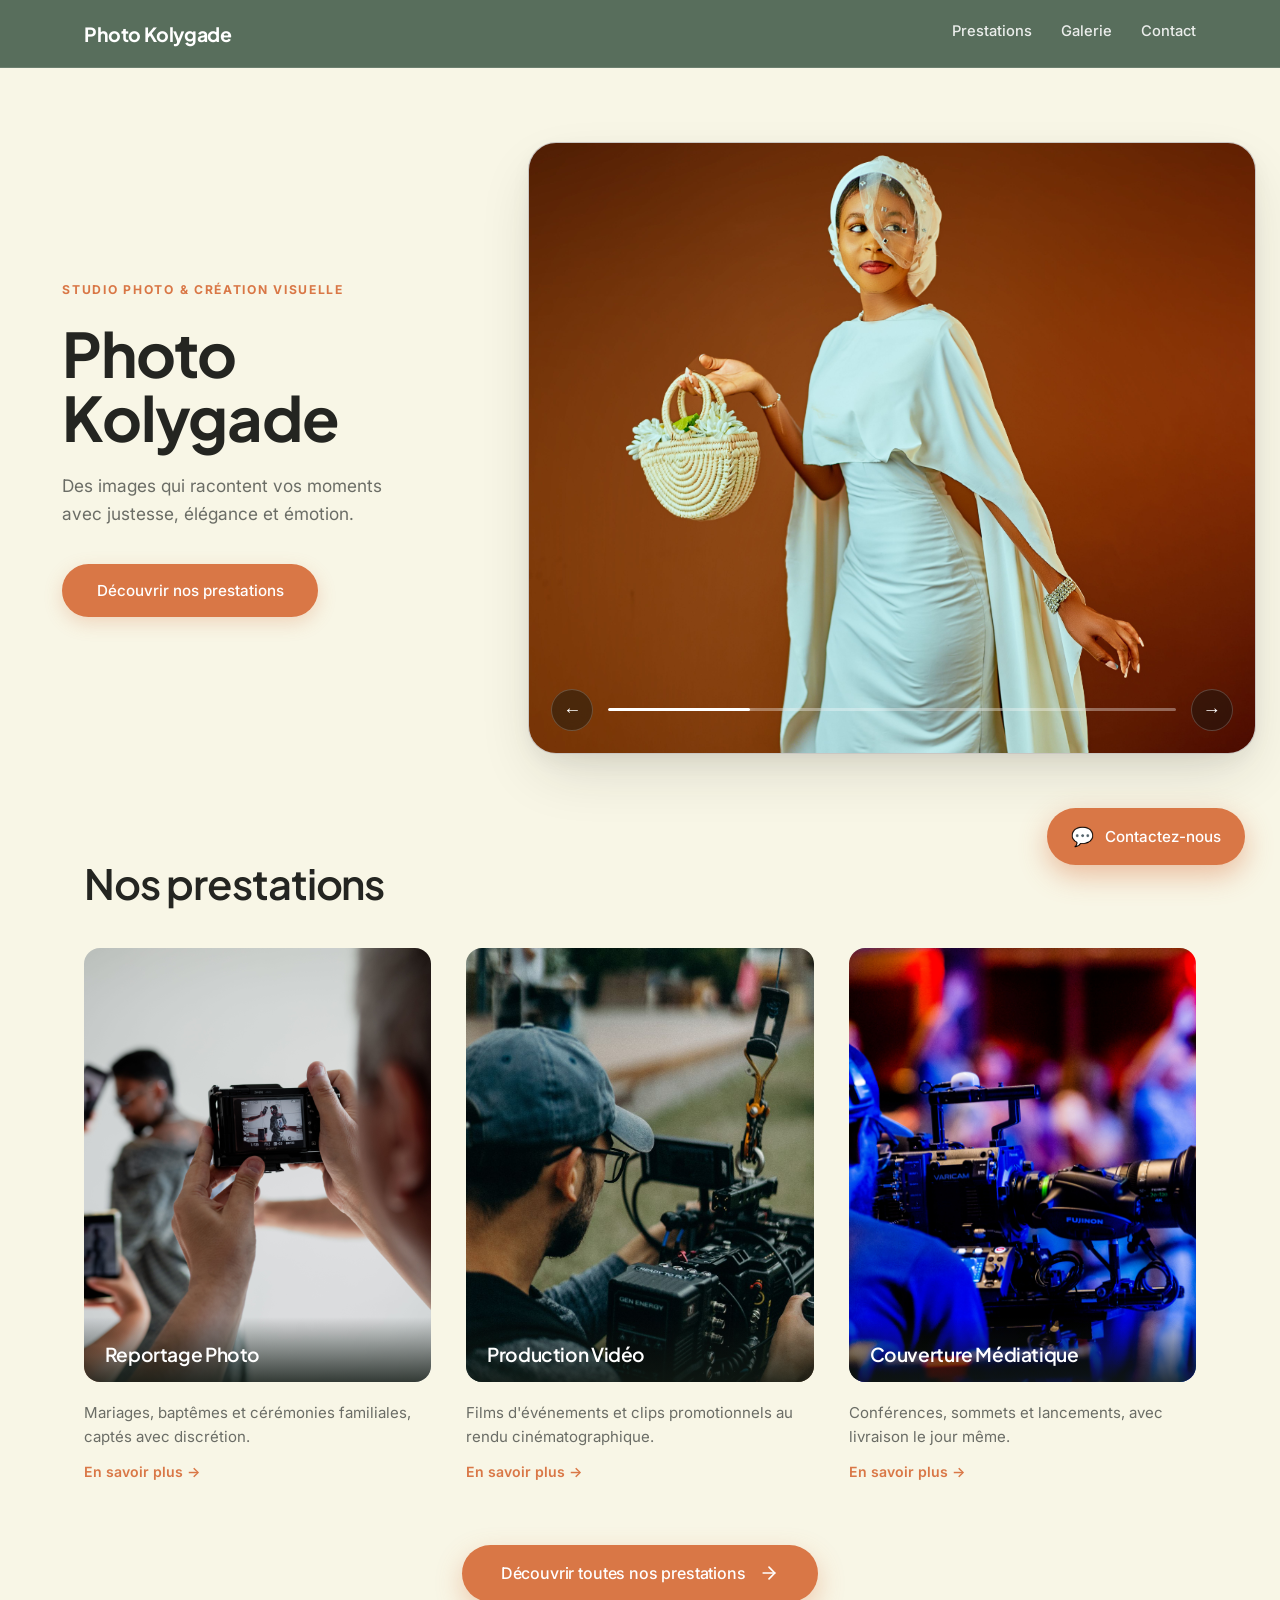
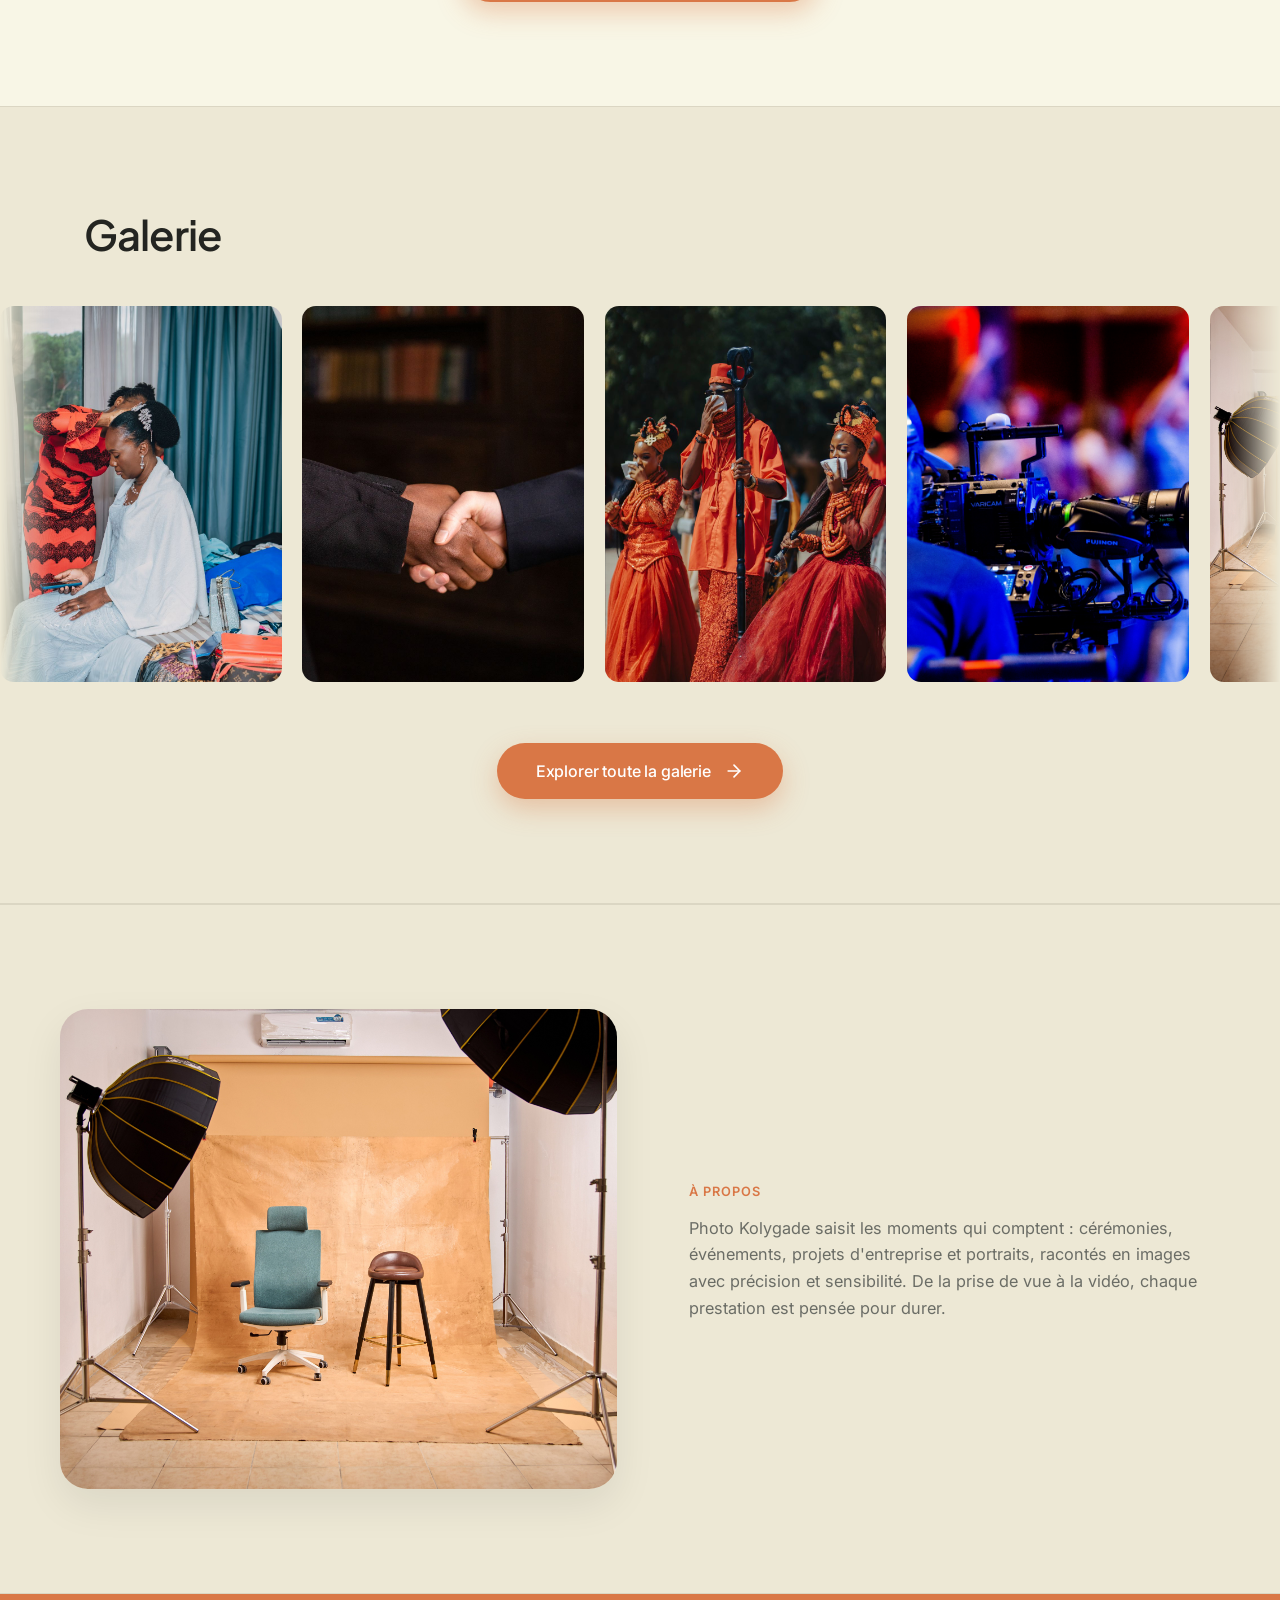
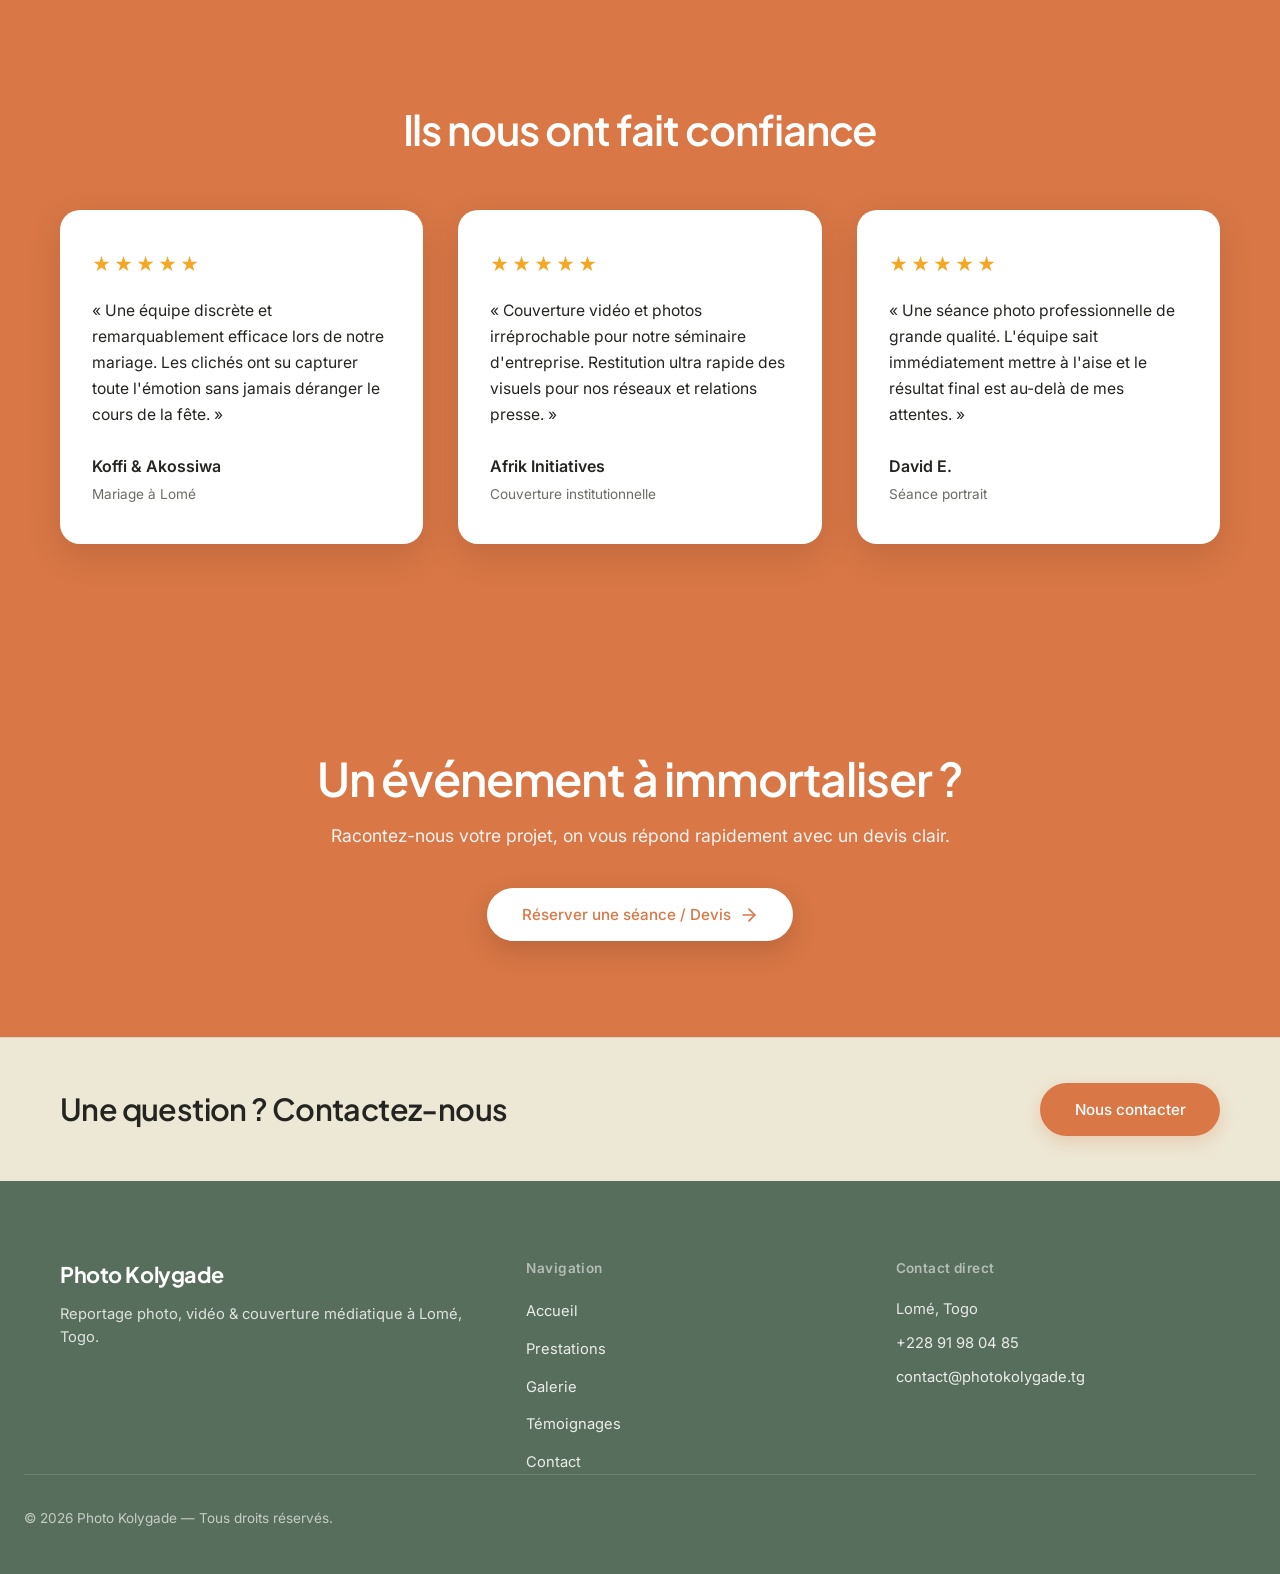
==== commit b71a1bb9: "amélioration global" ====
--- a/index.html
+++ b/index.html
@@ -41,62 +41,34 @@
 
   <main>
 
-    <!-- HERO — SLIDER 4 PHOTOS AVEC DÉFILEMENT AUTOMATIQUE & BOUTONS DE NAVIGATION -->
+    <!-- HERO — SLIDER PHOTO DANS UN CADRE -->
     <section class="hero" id="accueil">
-      <!-- 
-        ============================================================
-        PHOTOS DU HERO SLIDER (4 PHOTOS) :
-        Pour changer les photos, remplacez les URLs dans les attributs style ci-dessous
-        ou mettez vos fichiers dans images/hero-slide-1.jpg, hero-slide-2.jpg, etc.
-        ============================================================
-      -->
-      <!--
-        Chaque slide affiche sa photo en plein cadre (cover), sans déformation.
-        Si un visage ou un détail important se retrouve coupé sur certains écrans,
-        ajustez --pos (position horizontale verticale, ex: "50% 15%" pour remonter le cadrage).
-      -->
-      <div class="hero-slider" id="hero-slider">
-        <div class="hero-slide active" data-slide="1"
-          style="--bg-url: url('images/hero-background-1.jpg'); --pos: 50% 25%;"></div>
-        <div class="hero-slide" data-slide="2" style="--bg-url: url('images/hero-background-1.jpg'); --pos: 50% 30%;">
-        </div>
-        <div class="hero-slide" data-slide="3" style="--bg-url: url('images/hero-background-2.jpg'); --pos: 50% 20%;">
-        </div>
-        <div class="hero-slide" data-slide="4" style="--bg-url: url('images/hero-background-3.jpg'); --pos: 50% 30%;">
-        </div>
-      </div>
-
       <div class="hero-content">
+        <p class="hero-kicker">Studio photo &amp; création visuelle</p>
         <h1 class="hero-title">Photo<br>Kolygade</h1>
-        <p class="hero-sub">Reportage, vidéo &amp; couverture médiatique</p>
+        <p class="hero-sub">Des images qui racontent vos moments avec justesse, élégance et émotion.</p>
         <div class="hero-actions">
           <a href="#prestations" class="btn btn-primary">Découvrir nos prestations</a>
         </div>
       </div>
 
-      <!-- Boutons de navigation latéraux (Style épuré chevrons comme sur le modèle) -->
-      <button class="hero-nav-arrow hero-nav-prev" id="hero-prev" aria-label="Photo précédente">
-        <svg viewBox="0 0 24 48" fill="none" xmlns="http://www.w3.org/2000/svg" aria-hidden="true">
-          <polyline points="20 4, 4 24, 20 44" stroke="currentColor" stroke-width="1.5" stroke-linecap="round"
-            stroke-linejoin="round" />
-        </svg>
-      </button>
-      <button class="hero-nav-arrow hero-nav-next" id="hero-next" aria-label="Photo suivante">
-        <svg viewBox="0 0 24 48" fill="none" xmlns="http://www.w3.org/2000/svg" aria-hidden="true">
-          <polyline points="4 4, 20 24, 4 44" stroke="currentColor" stroke-width="1.5" stroke-linecap="round"
-            stroke-linejoin="round" />
-        </svg>
-      </button>
-    </section>
-
-    <!-- INTRO -->
-    <section class="intro">
-      <p>
-        Photo Kolygade saisit les moments qui comptent&nbsp;: cérémonies,
-        événements, projets d'entreprise et portraits, racontés en images avec précision
-        et sensibilité. De la prise de vue à la vidéo, chaque prestation est pensée pour
-        durer.
-      </p>
+      <div class="hero-frame" aria-label="Sélection de photographies">
+        <div class="hero-slider" id="hero-slider">
+          <div class="hero-slide active" data-slide="1"
+            style="--bg-url: url('images/hero-background-1.jpg'); --pos: 50% 25%;"></div>
+          <div class="hero-slide" data-slide="2" style="--bg-url: url('images/hero-background-2.jpg'); --pos: 50% 25%;">
+          </div>
+          <div class="hero-slide" data-slide="3" style="--bg-url: url('images/hero-background-3.jpg'); --pos: 50% 30%;">
+          </div>
+          <div class="hero-slide" data-slide="4" style="--bg-url: url('images/hero-background-4.jpg'); --pos: 50% 25%;">
+          </div>
+        </div>
+        <div class="hero-frame-controls">
+          <button class="hero-nav-arrow hero-nav-prev" id="hero-prev" aria-label="Photo précédente">←</button>
+          <div class="hero-progress" aria-hidden="true"><span></span></div>
+          <button class="hero-nav-arrow hero-nav-next" id="hero-next" aria-label="Photo suivante">→</button>
+        </div>
+      </div>
     </section>
 
     <!-- PRESTATIONS (PHOTO, VIDÉO & COUVERTURE MÉDIATIQUE) -->
@@ -209,21 +181,19 @@
       </div>
     </section>
 
-    <!-- NOTRE PHILOSOPHIE — même composant photo+texte que la page prestations -->
-    <section class="philosophy-section">
+    <!-- À PROPOS — même composant photo+texte que la page prestations -->
+    <section class="about-section">
       <div class="detail-container">
         <article class="detail-item">
           <div class="detail-visual">
             <div class="detail-img" style="background-image: url('images/galerie-5.jpg');"></div>
           </div>
           <div class="detail-text">
-            <span class="detail-badge">Notre approche</span>
-            <blockquote class="philosophy-quote">
-              <p>« Ce que la photographie reproduit à l'infini n'a lieu qu'une fois. »</p>
-              <cite>— Roland Barthes</cite>
-            </blockquote>
-            <p class="philosophy-lead">C'est cette idée qui guide chaque prise de vue&nbsp;: être présents au bon
-              moment, pour que rien d'important ne vous échappe.</p>
+            <span class="detail-badge">À propos</span>
+            <p class="about-lead">Photo Kolygade saisit les moments qui comptent&nbsp;: cérémonies,
+              événements, projets d'entreprise et portraits, racontés en images avec précision
+              et sensibilité. De la prise de vue à la vidéo, chaque prestation est pensée pour
+              durer.</p>
           </div>
         </article>
       </div>
@@ -285,6 +255,14 @@
       </div>
     </section>
 
+    <!-- CTA CONTACT COMPACT -->
+    <section class="contact-prompt" aria-labelledby="contact-prompt-title">
+      <div class="contact-prompt-inner">
+        <h2 id="contact-prompt-title">Une question&nbsp;? Contactez-nous</h2>
+        <a href="contact.html" class="btn btn-primary">Nous contacter</a>
+      </div>
+    </section>
+
   </main>
 
   <footer class="site-footer">
--- a/style.css
+++ b/style.css
@@ -217,15 +217,19 @@
   display: block;
 }
 
-/* ---------- 2. HERO — SLIDER AVEC FOND D'AMBIANCE & PHOTO ENTIÈRE (CONTAIN) ---------- */
+/* ---------- 2. HERO — COMPOSITION ASYMÉTRIQUE ÉDITORIALE (OPTION C : 60% CARROUSEL / 40% TEXTE) ---------- */
 .hero {
   position: relative;
-  min-height: 90vh;
-  display: flex;
-  align-items: flex-end;
-  color: #FFFFFF;
+  min-height: min(760px, calc(100vh - 72px));
+  display: grid;
+  /* Disposition asymétrique : ~38% pour le texte et ~62% pour la mise en valeur photo */
+  grid-template-columns: minmax(320px, 0.78fr) minmax(460px, 1.22fr);
+  align-items: center;
+  gap: clamp(2rem, 3vw, 3rem);
+  padding: clamp(2.5rem, 4.5vw, 4.5rem) max(1.5rem, calc((100% - 1320px) / 2));
+  color: var(--ink);
   overflow: hidden;
-  background-color: #1a221c;
+  background: var(--paper);
 }
 
 .hero-slider {
@@ -248,125 +252,146 @@
   background-size: cover;
   background-position: var(--pos, center 30%);
   opacity: 0;
-  transform: scale(1.04);
-  transition: opacity 1.1s cubic-bezier(0.4, 0, 0.2, 1), transform 6.5s linear;
+  transform: scale(1.06) translateX(2%);
+  transition: opacity 1s ease, transform 7s cubic-bezier(0.2, 0.7, 0.2, 1);
   pointer-events: none;
 }
 
 .hero-slide.active {
   opacity: 1;
-  transform: scale(1);
+  transform: scale(1) translateX(0);
   pointer-events: auto;
-}
-
-/* Dégradé bas + gauche, juste assez pour lire le texte : la photo garde le premier rôle */
-.hero::after {
-  content: '';
-  position: absolute;
-  inset: 0;
-  background: linear-gradient(to top, rgba(14, 20, 16, 0.82) 0%, rgba(14, 20, 16, 0.22) 42%, rgba(14, 20, 16, 0) 68%);
-  pointer-events: none;
-  z-index: 3;
 }
 
 .hero-content {
   position: relative;
   z-index: 5;
-  max-width: var(--container);
-  margin: 0 auto;
-  padding: 0 1.5rem 5.5rem;
-  width: 100%;
-  pointer-events: none;
-}
-
-.hero-content a {
-  pointer-events: auto;
+  max-width: 480px;
+  margin-left: clamp(0rem, 3vw, 3rem);
+}
+
+.hero-kicker {
+  margin-bottom: 1.3rem;
+  color: var(--terracotta);
+  font-size: 0.76rem;
+  font-weight: 700;
+  letter-spacing: 0.14em;
+  text-transform: uppercase;
 }
 
 .hero-title {
-  font-size: clamp(3.2rem, 8.5vw, 6.2rem);
+  font-size: clamp(2.9rem, 4.8vw, 4.8rem);
   font-weight: 700;
-  letter-spacing: -0.035em;
   line-height: 1.05;
-  margin-bottom: 0.8rem;
+  margin-bottom: 1.4rem;
 }
 
 .hero-sub {
-  font-size: clamp(1.05rem, 1.8vw, 1.35rem);
-  color: rgba(255, 255, 255, 0.92);
+  font-size: clamp(1.02rem, 1.35vw, 1.2rem);
+  color: var(--muted);
   font-weight: 400;
   margin-bottom: 2.2rem;
-  max-width: 36ch;
+  max-width: 32ch;
 }
 
 .hero-actions {
   display: flex;
+  flex-wrap: wrap;
   gap: 1rem;
 }
 
-/* Boutons de navigation latéraux (Style épuré haute couture — chevrons latéraux comme sur le modèle) */
+.btn-outline {
+  border-color: var(--rule);
+  color: var(--ink);
+  background: transparent;
+}
+
+.btn-outline:hover {
+  border-color: var(--ink);
+  background: var(--ink);
+  color: #FFFFFF;
+}
+
+/* Carrousel dominant (~60% de l'espace, hauteur calibrée viewport) */
+.hero-frame {
+  position: relative;
+  z-index: 4;
+  width: 100%;
+  height: clamp(500px, 68vh, 640px);
+  aspect-ratio: auto;
+  justify-self: stretch;
+  overflow: hidden;
+  border-radius: 28px;
+  background: #d5d1cc;
+  border: 1px solid rgba(0, 0, 0, 0.05);
+  box-shadow: 0 24px 60px -12px rgba(36, 37, 33, 0.16), 0 8px 24px -6px rgba(36, 37, 33, 0.08);
+}
+
+.hero-frame-controls {
+  position: absolute;
+  z-index: 6;
+  left: 1.4rem;
+  right: 1.4rem;
+  display: flex;
+  align-items: center;
+  justify-content: space-between;
+  color: #FFFFFF;
+  font-size: 0.8rem;
+  font-weight: 600;
+}
+
+.hero-frame-controls {
+  bottom: 1.4rem;
+  gap: 0.9rem;
+}
+
+.hero-progress {
+  flex: 1;
+  height: 3px;
+  border-radius: 3px;
+  background: rgba(255, 255, 255, 0.35);
+  overflow: hidden;
+  backdrop-filter: blur(4px);
+}
+
+.hero-progress span {
+  display: block;
+  width: 25%;
+  height: 100%;
+  background: #FFFFFF;
+  border-radius: 3px;
+  transition: width 0.8s ease;
+  box-shadow: 0 0 8px rgba(255, 255, 255, 0.5);
+}
+
 .hero-nav-arrow {
-  position: absolute;
-  top: 50%;
-  transform: translateY(-50%);
   z-index: 20;
-  background: transparent;
-  border: none;
-  padding: 1.5rem 1rem;
+  width: 42px;
+  height: 42px;
+  border-radius: 50%;
+  background: rgba(16, 24, 18, 0.45);
+  backdrop-filter: blur(10px);
+  -webkit-backdrop-filter: blur(10px);
+  border: 1px solid rgba(255, 255, 255, 0.2);
   color: #FFFFFF;
   cursor: pointer;
   display: flex;
   align-items: center;
   justify-content: center;
-  opacity: 0.85;
-  transition: opacity 0.25s ease, transform 0.25s ease;
-  user-select: none;
-  -webkit-tap-highlight-color: transparent;
-}
-
-.hero-nav-arrow svg {
-  width: 24px;
-  height: 52px;
-  display: block;
-  filter: drop-shadow(0 2px 8px rgba(0, 0, 0, 0.45));
-}
-
-.hero-nav-prev {
-  left: clamp(1rem, 3.2vw, 3.5rem);
-}
-
-.hero-nav-next {
-  right: clamp(1rem, 3.2vw, 3.5rem);
+  font-size: 1.15rem;
+  line-height: 1;
+  transition: all 0.22s ease;
 }
 
 .hero-nav-arrow:hover {
-  opacity: 1;
-}
-
-.hero-nav-prev:hover {
-  transform: translateY(-50%) translateX(-4px);
-}
-
-.hero-nav-next:hover {
-  transform: translateY(-50%) translateX(4px);
+  background: var(--terracotta);
+  border-color: var(--terracotta);
+  transform: scale(1.08);
+  box-shadow: 0 4px 14px rgba(217, 119, 70, 0.4);
 }
 
 .hero-nav-arrow:active {
-  transform: translateY(-50%) scale(0.92);
-}
-
-/* ---------- 3. INTRO ---------- */
-.intro {
-  max-width: 680px;
-  margin: 0 auto;
-  padding: 5.5rem 1.5rem;
-  text-align: center;
-}
-
-.intro p {
-  font-size: 1.18rem;
-  line-height: 1.7;
-  color: var(--ink);
+  transform: scale(0.96);
 }
 
 /* ---------- 4. PRESTATIONS (CARTES BLANCHES ARRONDIES & ZOOM PHOTO) ---------- */
@@ -543,40 +568,16 @@
   transform: translateY(-1px) scale(0.98);
 }
 
-/* ---------- 6. NOTRE PHILOSOPHIE (réutilise le composant .detail-item des prestations,
+/* ---------- 6. À PROPOS (réutilise le composant .detail-item des prestations,
    pour garder un seul langage visuel "photo + texte alterné" sur tout le site) ---------- */
-.philosophy-section {
+.about-section {
   background: var(--paper-deep);
   padding: 6.5rem 1.5rem;
   border-top: 1px solid var(--rule);
   border-bottom: 1px solid var(--rule);
 }
 
-.philosophy-quote {
-  margin: 0 0 1.5rem;
-  padding-left: 1.3rem;
-  border-left: 3px solid var(--terracotta);
-}
-
-.philosophy-quote p {
-  font-family: var(--font-display);
-  font-size: clamp(1.5rem, 2.6vw, 2.05rem);
-  line-height: 1.4;
-  color: var(--ink);
-  font-weight: 500;
-  letter-spacing: -0.015em;
-  margin-bottom: 0.9rem;
-}
-
-.philosophy-quote cite {
-  display: block;
-  font-size: 0.88rem;
-  color: var(--muted);
-  font-style: normal;
-  letter-spacing: 0.04em;
-}
-
-.philosophy-lead {
+.about-lead {
   font-size: 1.02rem;
   line-height: 1.65;
   color: var(--muted);
@@ -975,6 +976,24 @@
 
 /* ---------- RESPONSIVE ---------- */
 @media (max-width: 960px) {
+  .hero {
+    min-height: auto;
+    grid-template-columns: 1fr;
+    gap: 2.8rem;
+    padding-top: 3.5rem;
+    padding-bottom: 3.5rem;
+  }
+
+  .hero-content {
+    max-width: 100%;
+    margin-left: 0;
+  }
+
+  .hero-frame {
+    height: 480px;
+    border-radius: 24px;
+  }
+
   .services-grid {
     grid-template-columns: 1fr;
   }
@@ -1029,24 +1048,29 @@
   }
 
   .hero-title {
-    font-size: 3rem;
+    font-size: 2.8rem;
+  }
+
+  .hero {
+    min-height: auto;
+    grid-template-columns: 1fr;
+    gap: 2rem;
+    padding-top: 2.5rem;
+    padding-bottom: 3rem;
+  }
+
+  .hero-frame {
+    width: 100%;
+    height: 380px;
+    border-radius: 18px;
+  }
+
+  .hero-actions .btn {
+    width: 100%;
   }
 
   .hero-nav-arrow {
-    padding: 0.8rem 0.4rem;
-  }
-
-  .hero-nav-arrow svg {
-    width: 18px;
-    height: 38px;
-  }
-
-  .hero-nav-prev {
-    left: 0.5rem;
-  }
-
-  .hero-nav-next {
-    right: 0.5rem;
+    padding: 0.2rem;
   }
 
   .floating-contact-btn {
@@ -1255,6 +1279,37 @@
   color: #FFFFFF;
   padding: 6rem 1.5rem;
   text-align: center;
+}
+
+.contact-prompt {
+  padding: 2.8rem 1.5rem;
+  background: var(--paper-deep);
+  border-top: 1px solid var(--rule);
+}
+
+.contact-prompt-inner {
+  max-width: var(--container);
+  margin: 0 auto;
+  display: flex;
+  align-items: center;
+  justify-content: space-between;
+  gap: 1.5rem;
+}
+
+.contact-prompt h2 {
+  font-size: clamp(1.35rem, 2.5vw, 1.9rem);
+  color: var(--ink);
+}
+
+@media (max-width: 600px) {
+  .contact-prompt-inner {
+    align-items: flex-start;
+    flex-direction: column;
+  }
+
+  .contact-prompt .btn {
+    width: 100%;
+  }
 }
 
 .page-cta-inner {
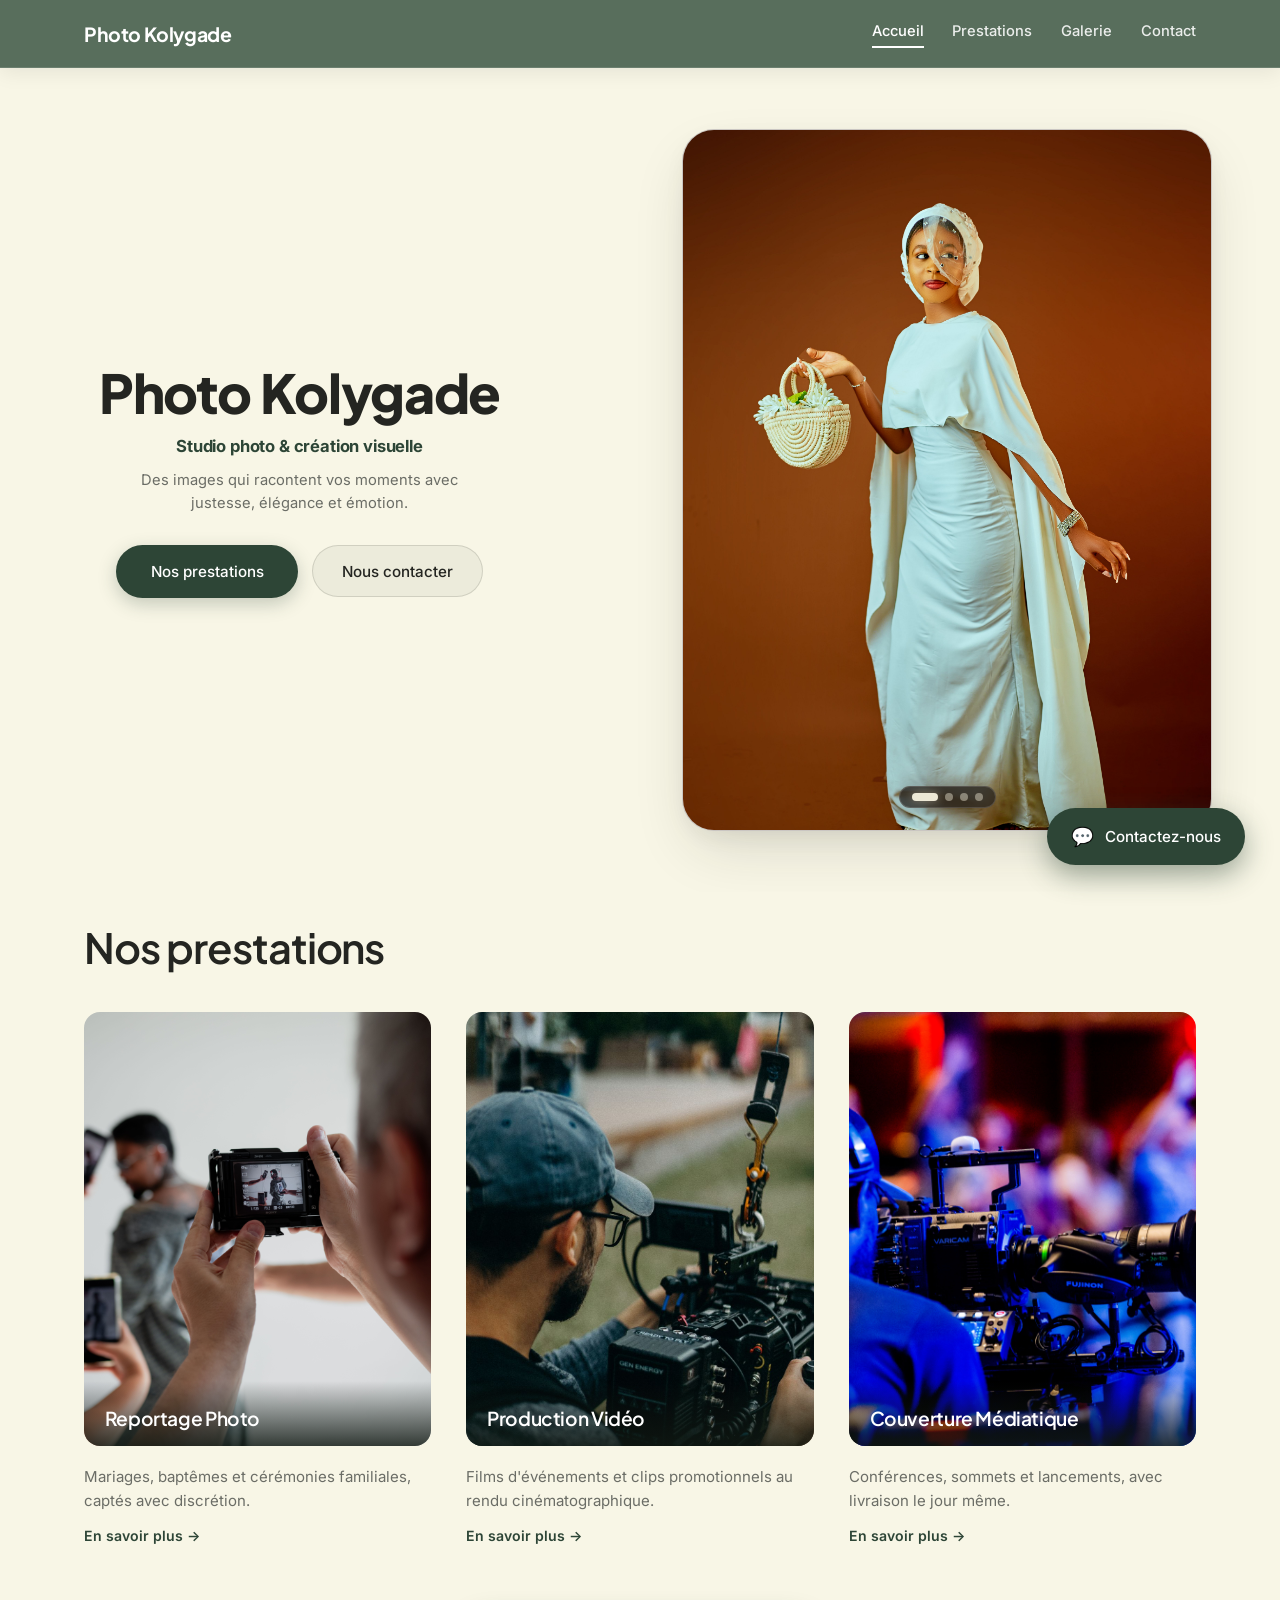
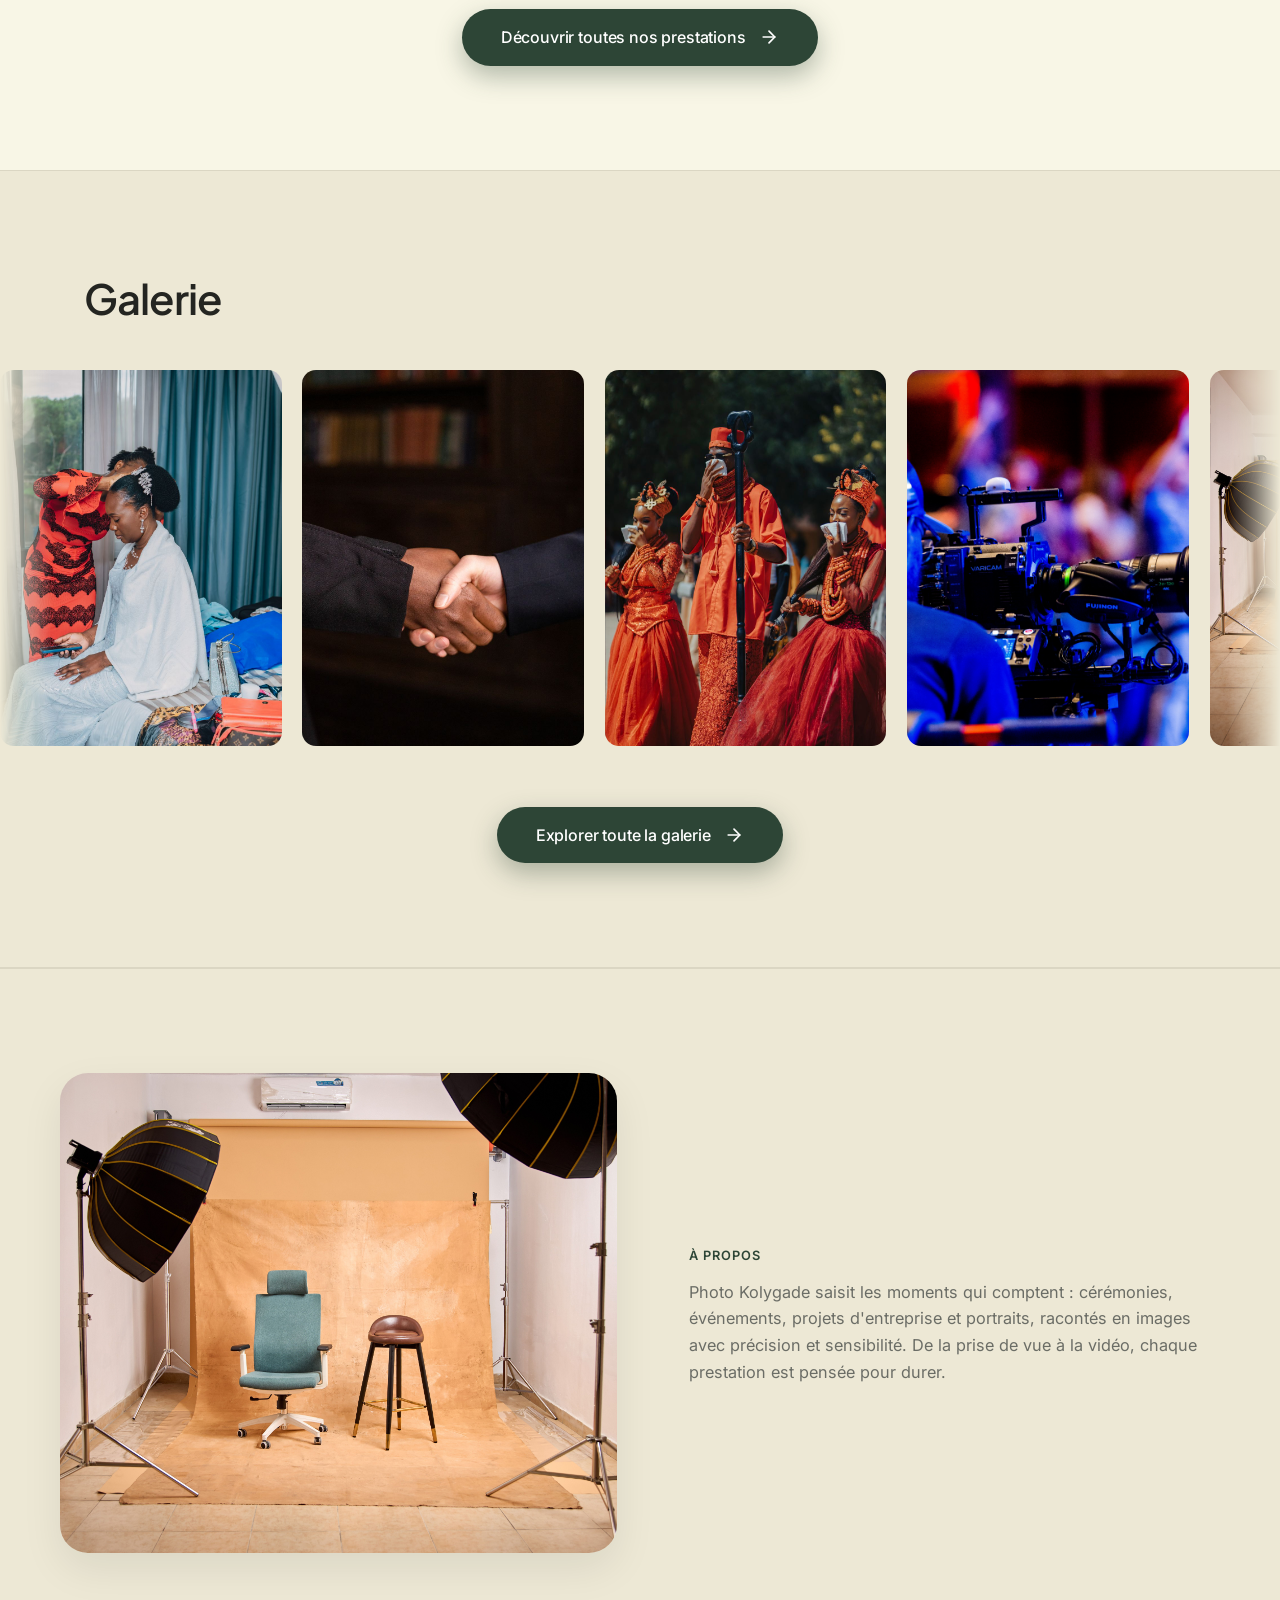
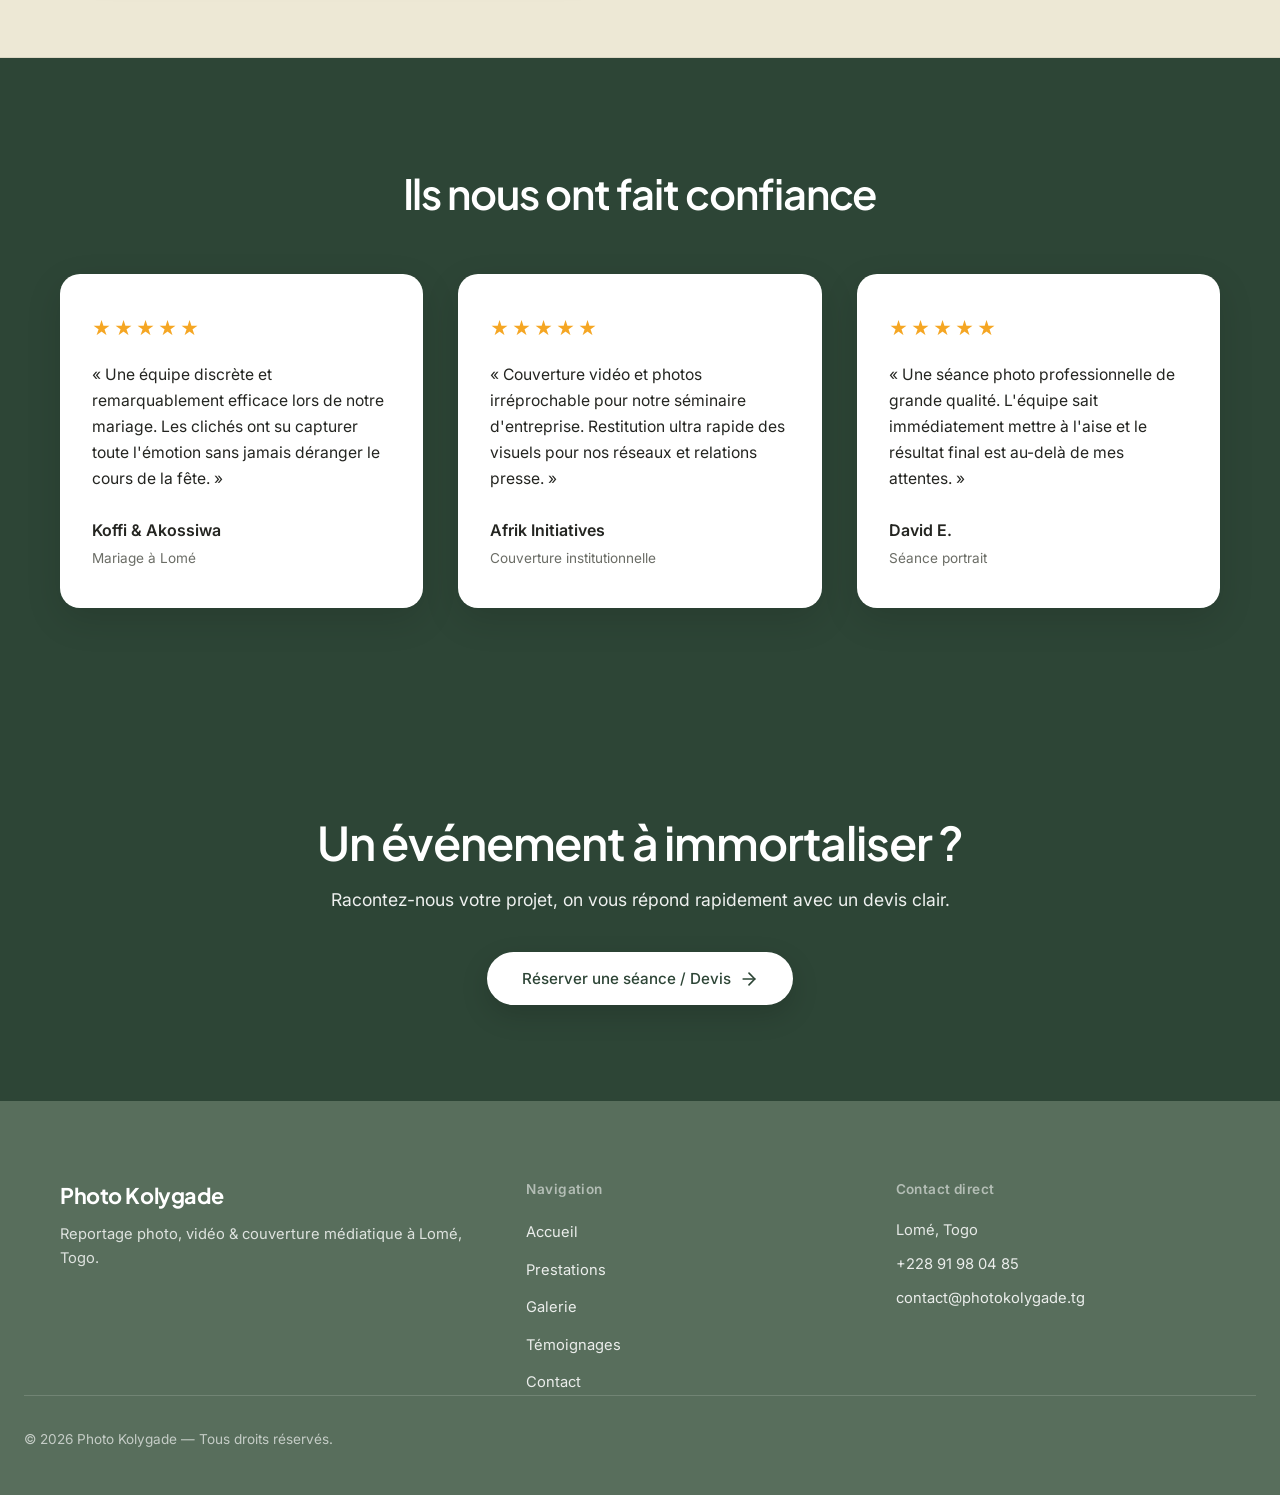
==== commit 508a58e9: "ajustement hero/navbar/responsive" ====
--- a/index.html
+++ b/index.html
@@ -29,6 +29,7 @@
     <div class="header-inner">
       <a href="#accueil" class="logo">Photo Kolygade</a>
       <nav class="main-nav" id="main-nav">
+        <a href="index.html" class="active">Accueil</a>
         <a href="prestations.html">Prestations</a>
         <a href="galerie.html">Galerie</a>
         <a href="contact.html">Contact</a>
@@ -41,14 +42,15 @@
 
   <main>
 
-    <!-- HERO — SLIDER PHOTO DANS UN CADRE -->
+    <!-- HERO — COMPOSITION ÉDITORIALE INSPIRÉE DU MODÈLE -->
     <section class="hero" id="accueil">
       <div class="hero-content">
-        <p class="hero-kicker">Studio photo &amp; création visuelle</p>
-        <h1 class="hero-title">Photo<br>Kolygade</h1>
+        <h1 class="hero-title">Photo Kolygade</h1>
+        <p class="hero-tagline">Studio photo &amp; création visuelle</p>
         <p class="hero-sub">Des images qui racontent vos moments avec justesse, élégance et émotion.</p>
         <div class="hero-actions">
-          <a href="#prestations" class="btn btn-primary">Découvrir nos prestations</a>
+          <a href="#prestations" class="btn btn-primary">Nos prestations</a>
+          <a href="contact.html" class="btn btn-secondary">Nous contacter</a>
         </div>
       </div>
 
@@ -64,9 +66,13 @@
           </div>
         </div>
         <div class="hero-frame-controls">
-          <button class="hero-nav-arrow hero-nav-prev" id="hero-prev" aria-label="Photo précédente">←</button>
-          <div class="hero-progress" aria-hidden="true"><span></span></div>
-          <button class="hero-nav-arrow hero-nav-next" id="hero-next" aria-label="Photo suivante">→</button>
+          <div class="hero-dots-capsule" role="tablist" aria-label="Sélecteur de photo">
+            <button class="hero-dot active" data-index="0" aria-label="Photo 1" role="tab"
+              aria-selected="true"></button>
+            <button class="hero-dot" data-index="1" aria-label="Photo 2" role="tab" aria-selected="false"></button>
+            <button class="hero-dot" data-index="2" aria-label="Photo 3" role="tab" aria-selected="false"></button>
+            <button class="hero-dot" data-index="3" aria-label="Photo 4" role="tab" aria-selected="false"></button>
+          </div>
         </div>
       </div>
     </section>
@@ -254,15 +260,6 @@
         </a>
       </div>
     </section>
-
-    <!-- CTA CONTACT COMPACT -->
-    <section class="contact-prompt" aria-labelledby="contact-prompt-title">
-      <div class="contact-prompt-inner">
-        <h2 id="contact-prompt-title">Une question&nbsp;? Contactez-nous</h2>
-        <a href="contact.html" class="btn btn-primary">Nous contacter</a>
-      </div>
-    </section>
-
   </main>
 
   <footer class="site-footer">
--- a/style.css
+++ b/style.css
@@ -14,10 +14,10 @@
   /* Vert sauge bandeau & footer */
   --sage-dark: #445648;
   /* Vert sauge foncé pour survol */
-  --terracotta: #D97746;
-  /* Terracotta chaleureux (boutons & bloc avis) */
-  --terracotta-hover: #C56535;
-  /* Terracotta au survol */
+  --terracotta: #2D4536;
+  /* Vert Forêt Sombre / Émeraude Végétal (Option 3) */
+  --terracotta-hover: #1E3125;
+  /* Vert Forêt au survol */
   --paper: #F8F6E6;
   /* Fond principal crème lin doux */
   --paper-deep: #EDE8D5;
@@ -74,6 +74,8 @@
   font-size: 16px;
   line-height: 1.65;
   -webkit-font-smoothing: antialiased;
+  overflow-x: clip;
+  width: 100%;
 }
 
 h1,
@@ -143,22 +145,24 @@
 .btn-primary {
   background: var(--terracotta);
   color: #FFFFFF;
-  box-shadow: 0 6px 18px rgba(217, 119, 70, 0.25);
+  box-shadow: 0 6px 18px rgba(45, 69, 54, 0.25);
 }
 
 .btn-primary:hover {
   background: var(--terracotta-hover);
-  box-shadow: 0 8px 22px rgba(217, 119, 70, 0.35);
-  color: #FFFFFF;
-}
-
-/* ---------- 1. EN-TÊTE (BLOC VERT SAUGE) ---------- */
+  box-shadow: 0 8px 22px rgba(45, 69, 54, 0.35);
+  color: #FFFFFF;
+}
+
+/* ---------- 1. EN-TÊTE (FIXE / STICKY EN HAUT DE PAGE) ---------- */
 .site-header {
   position: sticky;
   top: 0;
-  z-index: 50;
+  z-index: 100;
   background: var(--sage);
   border-bottom: 1px solid rgba(255, 255, 255, 0.12);
+  width: 100%;
+  box-shadow: 0 4px 20px rgba(0, 0, 0, 0.08);
 }
 
 .header-inner {
@@ -195,38 +199,76 @@
   transition: color 0.2s ease, border-color 0.2s ease;
 }
 
-.main-nav a:hover {
-  color: #FFFFFF;
-  border-color: var(--terracotta);
+.main-nav a:hover,
+.main-nav a.active {
+  color: #FFFFFF;
+  border-color: #FFFFFF;
 }
 
 .nav-toggle {
   display: none;
   flex-direction: column;
+  justify-content: center;
+  align-items: center;
+  width: 44px;
+  height: 44px;
   gap: 5px;
-  background: none;
+  background: transparent;
   border: none;
+  border-radius: 8px;
   cursor: pointer;
-  padding: 6px;
+  padding: 0;
+  transition: background-color 0.2s ease;
+  -webkit-tap-highlight-color: transparent;
+  position: relative;
+  z-index: 60;
+}
+
+.nav-toggle:hover {
+  background: rgba(255, 255, 255, 0.12);
+}
+
+.nav-toggle:focus-visible {
+  outline: 2px solid #FFFFFF;
+  outline-offset: 2px;
 }
 
 .nav-toggle span {
-  width: 22px;
+  width: 24px;
   height: 2px;
   background: #FFFFFF;
+  border-radius: 2px;
   display: block;
-}
-
-/* ---------- 2. HERO — COMPOSITION ASYMÉTRIQUE ÉDITORIALE (OPTION C : 60% CARROUSEL / 40% TEXTE) ---------- */
+  transform-origin: center;
+  transition: transform 0.28s cubic-bezier(0.4, 0, 0.2, 1),
+              opacity 0.2s ease,
+              background-color 0.2s ease;
+}
+
+/* Animation fluide en croix (X) lors de l'ouverture du menu */
+.nav-toggle.open span:nth-child(1) {
+  transform: translateY(7px) rotate(45deg);
+}
+
+.nav-toggle.open span:nth-child(2) {
+  opacity: 0;
+  transform: scaleX(0);
+}
+
+.nav-toggle.open span:nth-child(3) {
+  transform: translateY(-7px) rotate(-45deg);
+}
+
+/* ---------- 2. HERO — COMPOSITION ÉDITORIALE INSPIRÉE DU MODÈLE ---------- */
 .hero {
   position: relative;
-  min-height: min(760px, calc(100vh - 72px));
+  min-height: min(900px, calc(100vh - 76px));
   display: grid;
-  /* Disposition asymétrique : ~38% pour le texte et ~62% pour la mise en valeur photo */
-  grid-template-columns: minmax(320px, 0.78fr) minmax(460px, 1.22fr);
+  grid-template-columns: minmax(320px, 1fr) minmax(360px, 1.12fr);
   align-items: center;
-  gap: clamp(2rem, 3vw, 3rem);
-  padding: clamp(2.5rem, 4.5vw, 4.5rem) max(1.5rem, calc((100% - 1320px) / 2));
+  justify-content: center;
+  gap: clamp(2rem, 5vw, 4.5rem);
+  padding: clamp(3rem, 5.5vh, 5rem) max(1.5rem, calc((100% - 1240px) / 2));
   color: var(--ink);
   overflow: hidden;
   background: var(--paper);
@@ -252,52 +294,86 @@
   background-size: cover;
   background-position: var(--pos, center 30%);
   opacity: 0;
-  transform: scale(1.06) translateX(2%);
-  transition: opacity 1s ease, transform 7s cubic-bezier(0.2, 0.7, 0.2, 1);
+  transform: scale(1.05);
+  transition: opacity 0.9s ease, transform 6s cubic-bezier(0.2, 0.7, 0.2, 1);
   pointer-events: none;
 }
 
 .hero-slide.active {
   opacity: 1;
-  transform: scale(1) translateX(0);
+  transform: scale(1);
   pointer-events: auto;
 }
 
 .hero-content {
   position: relative;
   z-index: 5;
-  max-width: 480px;
-  margin-left: clamp(0rem, 3vw, 3rem);
-}
-
-.hero-kicker {
-  margin-bottom: 1.3rem;
+  max-width: 470px;
+  margin: 0 auto;
+  text-align: center;
+  display: flex;
+  flex-direction: column;
+  align-items: center;
+}
+
+.hero-title {
+  font-size: clamp(2.4rem, 4.2vw, 3.8rem);
+  font-weight: 800;
+  line-height: 1.1;
+  letter-spacing: -0.025em;
+  color: var(--ink);
+  margin-bottom: 0.7rem;
+  text-align: center;
+}
+
+.hero-tagline {
+  font-size: clamp(1.02rem, 1.3vw, 1.22rem);
+  font-weight: 700;
   color: var(--terracotta);
-  font-size: 0.76rem;
-  font-weight: 700;
-  letter-spacing: 0.14em;
-  text-transform: uppercase;
-}
-
-.hero-title {
-  font-size: clamp(2.9rem, 4.8vw, 4.8rem);
-  font-weight: 700;
-  line-height: 1.05;
-  margin-bottom: 1.4rem;
+  letter-spacing: -0.01em;
+  margin: 0 0 0.5rem;
+  text-align: center;
 }
 
 .hero-sub {
-  font-size: clamp(1.02rem, 1.35vw, 1.2rem);
+  font-size: clamp(0.92rem, 1.1vw, 1rem);
   color: var(--muted);
   font-weight: 400;
-  margin-bottom: 2.2rem;
-  max-width: 32ch;
+  line-height: 1.6;
+  margin-bottom: 1.8rem;
+  text-align: center;
+  max-width: 36ch;
 }
 
 .hero-actions {
   display: flex;
+  align-items: center;
+  justify-content: center;
   flex-wrap: wrap;
-  gap: 1rem;
+  gap: 0.85rem;
+}
+
+.btn-secondary {
+  background: rgba(36, 37, 33, 0.05);
+  border: 1px solid rgba(36, 37, 33, 0.14);
+  color: var(--ink);
+  border-radius: var(--radius-pill);
+  padding: 0.82em 1.9em;
+  font-size: 0.95rem;
+  font-weight: 500;
+  text-decoration: none;
+  transition: transform 0.15s ease, background-color 0.2s ease, border-color 0.2s ease, color 0.2s ease;
+}
+
+.btn-secondary:hover {
+  background: rgba(36, 37, 33, 0.1);
+  border-color: var(--ink);
+  color: var(--ink);
+  transform: translateY(-2px);
+}
+
+.btn-secondary:active {
+  transform: translateY(0);
 }
 
 .btn-outline {
@@ -312,16 +388,18 @@
   color: #FFFFFF;
 }
 
-/* Carrousel dominant (~60% de l'espace, hauteur calibrée viewport) */
+/* Carrousel dominant allongé verticalement (format portrait élancé comme la référence) */
 .hero-frame {
   position: relative;
   z-index: 4;
   width: 100%;
-  height: clamp(500px, 68vh, 640px);
+  max-width: 530px;
+  height: clamp(600px, 78vh, 760px);
   aspect-ratio: auto;
-  justify-self: stretch;
+  justify-self: center;
+  margin: 0 auto;
   overflow: hidden;
-  border-radius: 28px;
+  border-radius: 32px;
   background: #d5d1cc;
   border: 1px solid rgba(0, 0, 0, 0.05);
   box-shadow: 0 24px 60px -12px rgba(36, 37, 33, 0.16), 0 8px 24px -6px rgba(36, 37, 33, 0.08);
@@ -330,38 +408,67 @@
 .hero-frame-controls {
   position: absolute;
   z-index: 6;
-  left: 1.4rem;
-  right: 1.4rem;
+  left: 0;
+  right: 0;
+  bottom: 1.4rem;
   display: flex;
   align-items: center;
-  justify-content: space-between;
-  color: #FFFFFF;
-  font-size: 0.8rem;
-  font-weight: 600;
-}
-
-.hero-frame-controls {
-  bottom: 1.4rem;
-  gap: 0.9rem;
-}
-
-.hero-progress {
-  flex: 1;
-  height: 3px;
-  border-radius: 3px;
-  background: rgba(255, 255, 255, 0.35);
-  overflow: hidden;
-  backdrop-filter: blur(4px);
-}
-
-.hero-progress span {
-  display: block;
-  width: 25%;
-  height: 100%;
-  background: #FFFFFF;
-  border-radius: 3px;
-  transition: width 0.8s ease;
-  box-shadow: 0 0 8px rgba(255, 255, 255, 0.5);
+  justify-content: center;
+  pointer-events: none;
+}
+
+.hero-frame-controls > * {
+  pointer-events: auto;
+}
+
+/* Capsule de pagination à pastilles (Soft pill & dots) */
+.hero-dots-capsule {
+  display: inline-flex;
+  align-items: center;
+  gap: 7px;
+  padding: 6px 12px;
+  background: rgba(30, 26, 23, 0.72);
+  backdrop-filter: blur(12px);
+  -webkit-backdrop-filter: blur(12px);
+  border: 1px solid rgba(255, 255, 255, 0.14);
+  border-radius: var(--radius-pill);
+  box-shadow: 0 4px 18px rgba(0, 0, 0, 0.28);
+}
+
+.hero-dot {
+  width: 8px;
+  height: 8px;
+  border-radius: 50%;
+  background: rgba(237, 232, 213, 0.45);
+  border: none;
+  padding: 0;
+  cursor: pointer;
+  outline: none;
+  transition: width 0.35s cubic-bezier(0.34, 1.56, 0.64, 1),
+              height 0.35s ease,
+              background-color 0.3s ease,
+              border-radius 0.35s ease,
+              box-shadow 0.3s ease,
+              transform 0.2s ease;
+}
+
+.hero-dot:hover:not(.active) {
+  background: rgba(255, 255, 255, 0.75);
+  transform: scale(1.2);
+}
+
+.hero-dot.active {
+  width: 26px;
+  height: 8px;
+  border-radius: var(--radius-pill);
+  background: #EDE8D5;
+  box-shadow: 0 0 10px rgba(237, 232, 213, 0.45);
+  cursor: default;
+}
+
+.hero-dot:focus-visible {
+  outline: 2px solid #FFFFFF;
+  outline-offset: 2px;
 }
 
 .hero-nav-arrow {
@@ -387,7 +494,7 @@
   background: var(--terracotta);
   border-color: var(--terracotta);
   transform: scale(1.08);
-  box-shadow: 0 4px 14px rgba(217, 119, 70, 0.4);
+  box-shadow: 0 4px 14px rgba(45, 69, 54, 0.4);
 }
 
 .hero-nav-arrow:active {
@@ -544,7 +651,7 @@
   padding: 0.95em 2.4em;
   border-radius: var(--radius-pill);
   text-decoration: none;
-  box-shadow: 0 10px 26px rgba(217, 119, 70, 0.35);
+  box-shadow: 0 10px 26px rgba(45, 69, 54, 0.35);
   transition: transform 0.25s ease, background-color 0.25s ease, box-shadow 0.25s ease;
   letter-spacing: -0.01em;
 }
@@ -557,7 +664,7 @@
   background: var(--terracotta-hover);
   color: #FFFFFF;
   transform: translateY(-3px);
-  box-shadow: 0 14px 34px rgba(217, 119, 70, 0.48);
+  box-shadow: 0 14px 34px rgba(45, 69, 54, 0.48);
 }
 
 .btn-section-cta:hover svg {
@@ -778,7 +885,7 @@
 .form-group textarea:focus {
   background: #FFFFFF;
   border-color: var(--terracotta);
-  box-shadow: 0 0 0 3px rgba(217, 119, 70, 0.15);
+  box-shadow: 0 0 0 3px rgba(45, 69, 54, 0.15);
 }
 
 /* Regroupe les champs du formulaire de RDV en sous-sections lisibles */
@@ -959,14 +1066,14 @@
   text-decoration: none;
   font-weight: 500;
   font-size: 0.95rem;
-  box-shadow: 0 10px 28px rgba(217, 119, 70, 0.45);
+  box-shadow: 0 10px 28px rgba(45, 69, 54, 0.45);
   transition: transform 0.2s ease, background-color 0.2s ease, box-shadow 0.2s ease;
 }
 
 .floating-contact-btn:hover {
   transform: translateY(-3px) scale(1.03);
   background: var(--terracotta-hover);
-  box-shadow: 0 14px 34px rgba(217, 119, 70, 0.55);
+  box-shadow: 0 14px 34px rgba(45, 69, 54, 0.55);
   color: #FFFFFF;
 }
 
@@ -980,8 +1087,8 @@
     min-height: auto;
     grid-template-columns: 1fr;
     gap: 2.8rem;
-    padding-top: 3.5rem;
-    padding-bottom: 3.5rem;
+    padding-top: 4.2rem;
+    padding-bottom: 4.2rem;
   }
 
   .hero-content {
@@ -990,8 +1097,9 @@
   }
 
   .hero-frame {
-    height: 480px;
-    border-radius: 24px;
+    max-width: 480px;
+    height: 580px;
+    border-radius: 26px;
   }
 
   .services-grid {
@@ -1008,25 +1116,64 @@
 }
 
 @media (max-width: 880px) {
+  .nav-toggle {
+    display: flex;
+  }
+
   .main-nav {
     position: absolute;
     top: 100%;
     left: 0;
     right: 0;
-    background: var(--sage);
+    background: rgba(58, 74, 61, 0.98);
+    backdrop-filter: blur(18px);
+    -webkit-backdrop-filter: blur(18px);
     border-bottom: 1px solid rgba(255, 255, 255, 0.15);
+    box-shadow: 0 20px 40px rgba(0, 0, 0, 0.28);
     flex-direction: column;
-    padding: 1.2rem 1.5rem 1.8rem;
-    gap: 1.2rem;
-    display: none;
+    padding: 0.9rem 1.4rem 1.4rem;
+    gap: 0.35rem;
+    opacity: 0;
+    visibility: hidden;
+    transform: translateY(-8px);
+    transition: opacity 0.26s cubic-bezier(0.4, 0, 0.2, 1),
+                transform 0.26s cubic-bezier(0.4, 0, 0.2, 1),
+                visibility 0.26s;
+    pointer-events: none;
+    z-index: 55;
   }
 
   .main-nav.open {
+    opacity: 1;
+    visibility: visible;
+    transform: translateY(0);
+    pointer-events: auto;
+  }
+
+  .main-nav a {
     display: flex;
-  }
-
-  .nav-toggle {
-    display: flex;
+    align-items: center;
+    padding: 0.85rem 1.1rem;
+    font-size: 1.05rem;
+    font-weight: 500;
+    color: rgba(255, 255, 255, 0.92);
+    border-radius: 10px;
+    border-bottom: none;
+    transition: background-color 0.2s ease, color 0.2s ease, transform 0.15s ease;
+  }
+
+  .main-nav a:hover {
+    background: rgba(255, 255, 255, 0.12);
+    color: #FFFFFF;
+    transform: translateX(4px);
+    border-bottom: none;
+  }
+
+  .main-nav a.active {
+    background: rgba(255, 255, 255, 0.18);
+    color: #FFFFFF;
+    font-weight: 600;
+    border-bottom: none;
   }
 }
 
@@ -1048,29 +1195,35 @@
   }
 
   .hero-title {
-    font-size: 2.8rem;
+    font-size: clamp(2rem, 7.5vw, 2.6rem);
   }
 
   .hero {
     min-height: auto;
     grid-template-columns: 1fr;
-    gap: 2rem;
+    gap: 2.2rem;
     padding-top: 2.5rem;
-    padding-bottom: 3rem;
+    padding-bottom: 3.2rem;
   }
 
   .hero-frame {
     width: 100%;
-    height: 380px;
-    border-radius: 18px;
+    height: clamp(380px, 58vh, 460px);
+    border-radius: 22px;
+  }
+
+  .hero-actions {
+    flex-direction: column;
+    width: 100%;
+    max-width: 320px;
+    margin: 0 auto;
+    gap: 0.75rem;
   }
 
   .hero-actions .btn {
     width: 100%;
-  }
-
-  .hero-nav-arrow {
-    padding: 0.2rem;
+    text-align: center;
+    justify-content: center;
   }
 
   .floating-contact-btn {
@@ -1078,6 +1231,24 @@
     right: 1.2rem;
     padding: 0.75em 1.3em;
     font-size: 0.88rem;
+  }
+
+  .page-hero {
+    padding: 3.8rem 1.2rem 3rem;
+  }
+
+  .gallery-filters {
+    gap: 0.5rem;
+    margin-bottom: 2.2rem;
+  }
+
+  .filter-btn {
+    padding: 0.5em 1.2em;
+    font-size: 0.86rem;
+  }
+
+  .gallery-card {
+    min-height: 320px;
   }
 }
 
@@ -1113,7 +1284,7 @@
 }
 
 .page-hero-title {
-  font-size: clamp(2.8rem, 5.5vw, 4.4rem);
+  font-size: clamp(2.1rem, 5.5vw, 4.4rem);
   font-weight: 700;
   letter-spacing: -0.035em;
   line-height: 1.1;
@@ -1382,7 +1553,7 @@
   background: var(--terracotta);
   color: #FFFFFF;
   border-color: var(--terracotta);
-  box-shadow: 0 6px 18px rgba(217, 119, 70, 0.35);
+  box-shadow: 0 6px 18px rgba(45, 69, 54, 0.35);
 }
 
 .gallery-full-grid {
